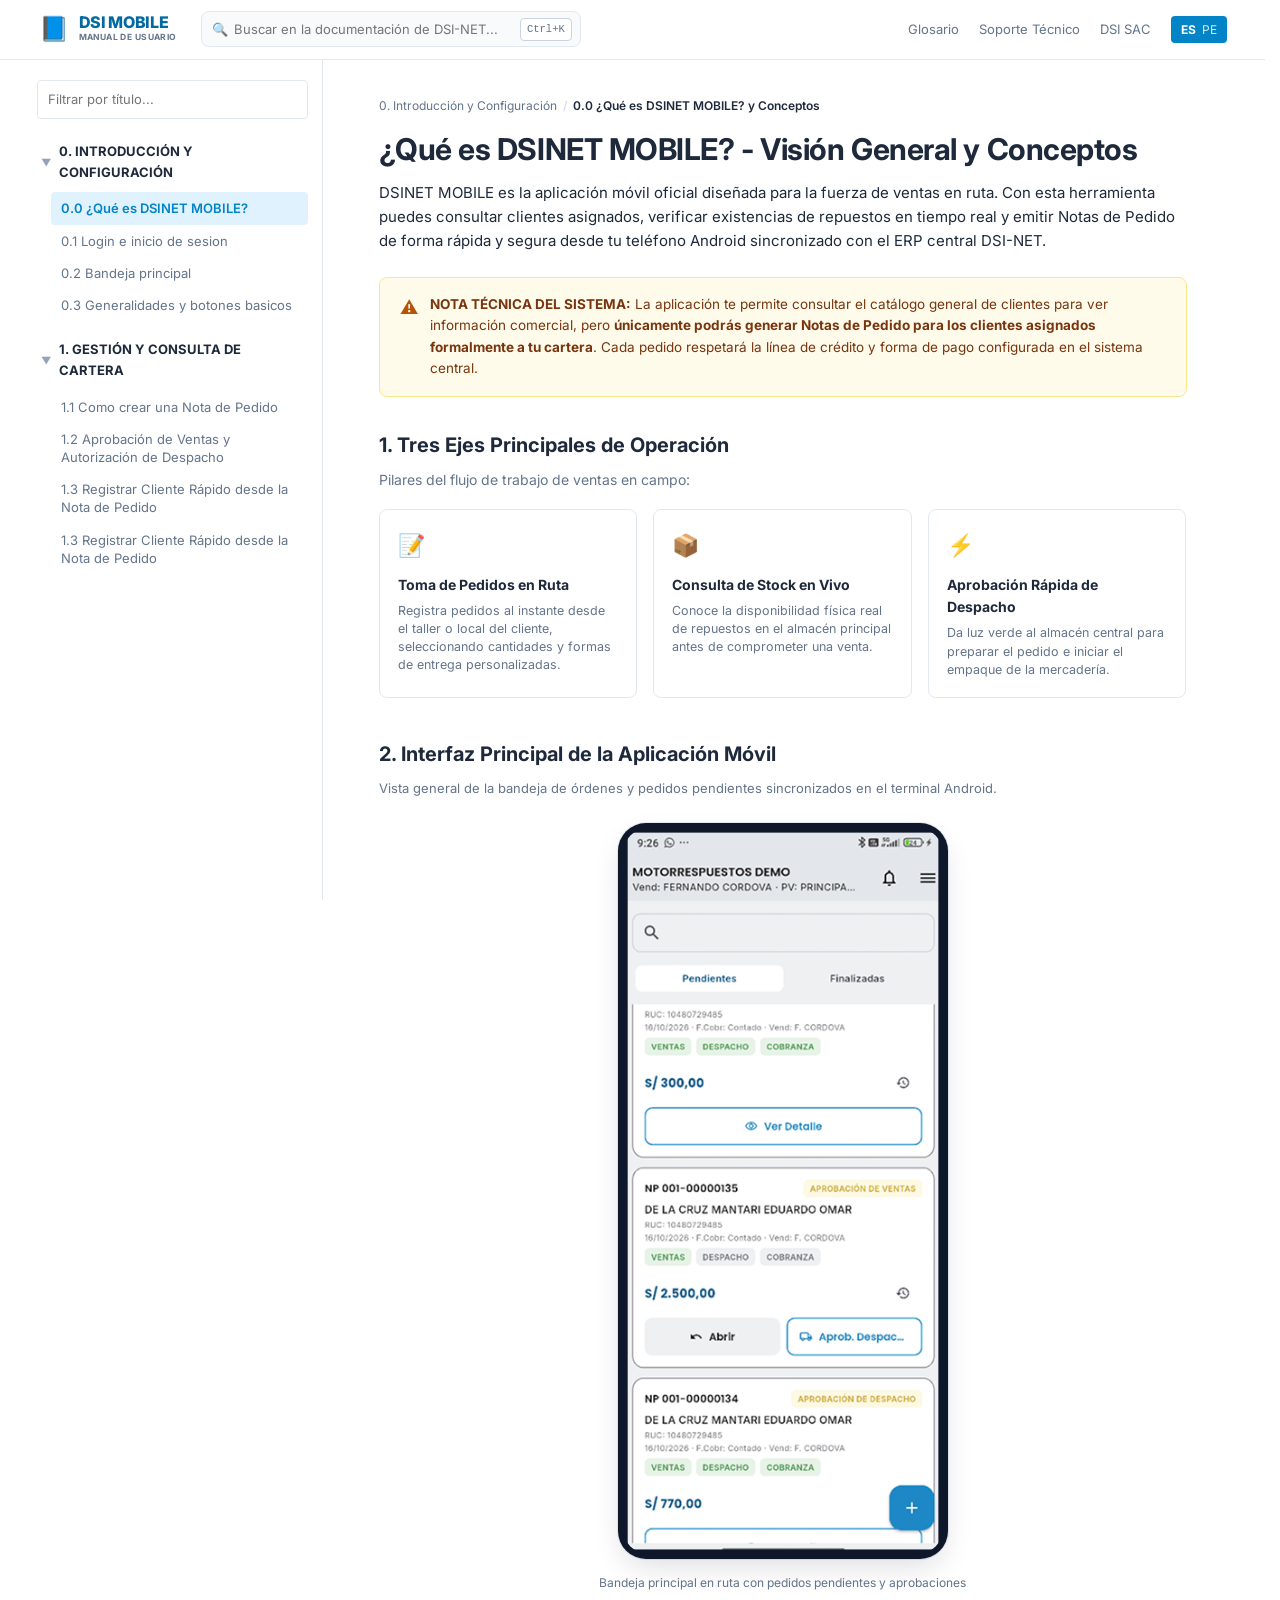
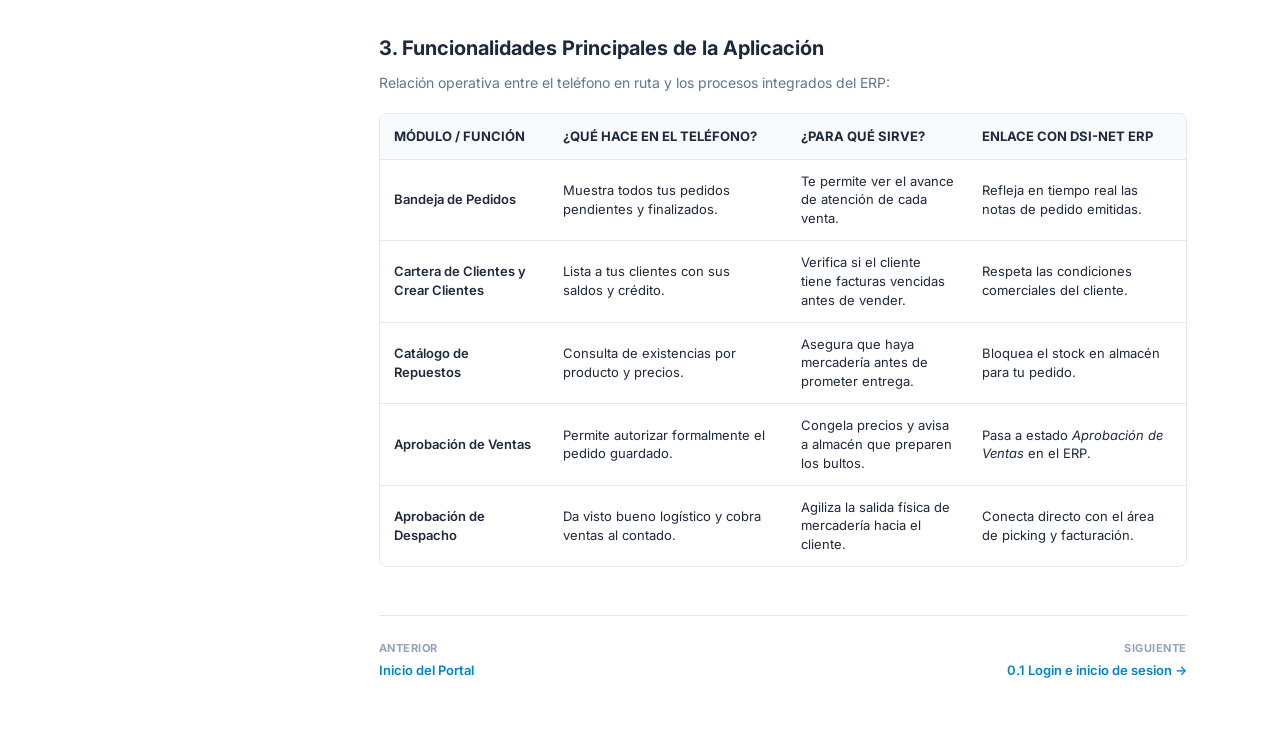
==== index.html @ d48001d9 "Se agrego pago con letra" ====
<!DOCTYPE html>
<html lang="es">
<head>
  <meta charset="UTF-8">
  <meta name="viewport" content="width=device-width, initial-scale=1.0, maximum-scale=1.0, user-scalable=no">  <title>0.0 ¿Qué es DSI MOBILE? - Visión General</title>
  <link rel="stylesheet" href="styles.css">
  <link rel="preconnect" href="https://fonts.googleapis.com">
  <link rel="preconnect" href="https://fonts.gstatic.com" crossorigin>
  <link href="https://fonts.googleapis.com/css2?family=Inter:wght@400;500;600;700&display=swap" rel="stylesheet">
</head>
<body>

 <!-- 1. Header Superior Global -->
  <header class="topbar">
    <div class="topbar-inner">
      
      <div class="topbar-left">
        <!-- Botón menú hamburguesa para dispositivos móviles -->
        <button class="mobile-menu-btn" id="mobileMenuBtn" aria-label="Abrir menú de navegación">☰</button>

        <div class="logo-box">
          <span class="logo-icon">📘</span>
          <div class="logo-text-group">
            <span class="logo-title">DSI MOBILE</span>
            <span class="logo-subtitle">MANUAL DE USUARIO</span>
          </div>
        </div>

        <div class="global-search-bar">
          <span class="search-icon">🔍</span>
          <input type="text" placeholder="Buscar en la documentación de DSI-NET..." id="globalSearch">
          <kbd class="shortcut-key">Ctrl+K</kbd>
        </div>
      </div>

      <div class="topbar-right">
        <a href="#glosario" class="topbar-link">Glosario</a>
        <a href="#soporte" class="topbar-link">Soporte Técnico</a>
        <a href="#dsisac" class="topbar-link">DSI SAC</a>
        <div class="lang-selector">
          <span class="lang-active">ES</span>
          <span class="lang-country">PE</span>
        </div>
      </div>

    </div>
  </header>

  <!-- 2. Contenedor Maestro de 2 Columnas -->
  <div class="layout-container">
    
    <!-- Columna 1: Sidebar Izquierdo -->
    <aside class="sidebar">
      <div class="sidebar-filter-wrapper">
        <input type="text" id="sidebarSearch" placeholder="Filtrar por título..." autocomplete="off">
      </div>

      <nav class="nav-tree">
        <!-- Grupo 0 -->
        <div class="nav-group">
          <button class="group-toggle" data-target="group-0">
            <span class="arrow">▼</span> 0. INTRODUCCIÓN Y CONFIGURACIÓN
          </button>
          <ul id="group-0" class="nav-subitems">
            <li class="active">
              <a href="index.html">0.0 ¿Qué es DSINET MOBILE?</a>
            </li>
            <li>
              <a href="0.1-login.html">0.1 Login e inicio de sesion</a>
            </li>
            <li>
              <a href="0.2-bandeja-principal.html">0.2 Bandeja principal</a>
            </li>
            <li>
              <a href="0.3-generalidades.html">0.3 Generalidades y botones basicos</a>
            </li>
          </ul>
        </div>

        <!-- Grupo 1 -->
        <div class="nav-group">
          <button class="group-toggle" data-target="group-1">
            <span class="arrow">▼</span> 1. GESTIÓN Y CONSULTA DE CARTERA
          </button>
          <ul id="group-1" class="nav-subitems">
            <li>
              <a href="1.1-crear-nota-pedido.html">1.1 Como crear una Nota de Pedido</a>
            </li>
            <li>
              <a href="1.2-aprobacion-letras.html">1.2 Aprobación de Ventas y Autorización de Despacho</a>
            </li>
            <li>
              <a href="1.3-aprobaciones.html">1.3 Registrar Cliente Rápido desde la Nota de Pedido</a>
            </li>
            <li>
              <a href="1.4-registrar-cliente.html">1.3 Registrar Cliente Rápido desde la Nota de Pedido</a>
            </li>
          </ul>
        </div>
      </nav>
    </aside>

    <!-- Columna 2: Contenido Principal -->
    <main class="main-content">
      
      <!-- Migas de pan (Breadcrumbs) -->
      <nav class="breadcrumbs">
        <span>0. Introducción y Configuración</span>
        <span class="sep">/</span>
        <span class="current">0.0 ¿Qué es DSINET MOBILE? y Conceptos</span>
      </nav>

      <!-- Título Principal -->
      <header class="content-header">
        <h1 class="page-title">¿Qué es DSINET MOBILE? - Visión General y Conceptos</h1>
        <p class="lead-text">
          DSINET MOBILE es la aplicación móvil oficial diseñada para la fuerza de ventas en ruta. Con esta herramienta puedes consultar clientes asignados, verificar existencias de repuestos en tiempo real y emitir Notas de Pedido de forma rápida y segura desde tu teléfono Android sincronizado con el ERP central DSI-NET.
        </p>
      </header>

      <!-- Caja de Nota Técnica / Alerta (Estilo exacto a la imagen de referencia) -->
      <section class="callout-box">
        <div class="callout-content">
          <span class="warning-icon">⚠</span>
          <p>
            <strong>NOTA TÉCNICA DEL SISTEMA:</strong> La aplicación te permite consultar el catálogo general de clientes para ver información comercial, pero <strong>únicamente podrás generar Notas de Pedido para los clientes asignados formalmente a tu cartera</strong>. Cada pedido respetará la línea de crédito y forma de pago configurada en el sistema central.
          </p>
        </div>
      </section>

      <!-- Sección 1: 3 Ejes Principales -->
      <section class="section-block">
        <h2 class="section-title">1. Tres Ejes Principales de Operación</h2>
        <p class="section-subtext">Pilares del flujo de trabajo de ventas en campo:</p>
        
        <div class="cards-grid">
          <div class="feature-card">
            <div class="feature-icon">📝</div>
            <h3>Toma de Pedidos en Ruta</h3>
            <p>Registra pedidos al instante desde el taller o local del cliente, seleccionando cantidades y formas de entrega personalizadas.</p>
          </div>
          <div class="feature-card">
            <div class="feature-icon">📦</div>
            <h3>Consulta de Stock en Vivo</h3>
            <p>Conoce la disponibilidad física real de repuestos en el almacén principal antes de comprometer una venta.</p>
          </div>
          <div class="feature-card">
            <div class="feature-icon">⚡</div>
            <h3>Aprobación Rápida de Despacho</h3>
            <p>Da luz verde al almacén central para preparar el pedido e iniciar el empaque de la mercadería.</p>
          </div>
        </div>
      </section>

      <!-- Sección 2: Interfaz Principal de la Aplicación Móvil (Centrada y Nítida) -->
        <section class="section-block">
        <h2 class="section-title">2. Interfaz Principal de la Aplicación Móvil</h2>
        <p class="section-text" style="color: #64748B; font-size: 13px; margin-bottom: 20px;">
            Vista general de la bandeja de órdenes y pedidos pendientes sincronizados en el terminal Android.
        </p>

        <!-- Envoltorio centrado -->
        <div class="mobile-showcase">
            <div class="mobile-mockup-frame">
            <img src="IMAGENES/GENERALIDADES/INDEX/image 56.png" 
                alt="Bandeja principal DSINET Mobile" 
                class="mobile-sharp-img">
            </div>
            <span class="mobile-caption">Bandeja principal en ruta con pedidos pendientes y aprobaciones</span>
        </div>
        </section>

      <!-- Sección 3: Tabla Técnica -->
      <section class="section-block">
        <h2 class="section-title">3. Funcionalidades Principales de la Aplicación</h2>
        <p class="section-subtext">Relación operativa entre el teléfono en ruta y los procesos integrados del ERP:</p>
        
        <div class="table-container">
          <table class="tech-table">
            <thead>
              <tr>
                <th>MÓDULO / FUNCIÓN</th>
                <th>¿QUÉ HACE EN EL TELÉFONO?</th>
                <th>¿PARA QUÉ SIRVE?</th>
                <th>ENLACE CON DSI-NET ERP</th>
              </tr>
            </thead>
            <tbody>
              <tr>
                <td class="col-highlight">Bandeja de Pedidos</td>
                <td>Muestra todos tus pedidos pendientes y finalizados.</td>
                <td>Te permite ver el avance de atención de cada venta.</td>
                <td>Refleja en tiempo real las notas de pedido emitidas.</td>
              </tr>
              <tr>
                <td class="col-highlight">Cartera de Clientes y Crear Clientes</td>
                <td>Lista a tus clientes con sus saldos y crédito.</td>
                <td>Verifica si el cliente tiene facturas vencidas antes de vender.</td>
                <td>Respeta las condiciones comerciales del cliente.</td>
              </tr>
              <tr>
                <td class="col-highlight">Catálogo de Repuestos</td>
                <td>Consulta de existencias por producto y precios.</td>
                <td>Asegura que haya mercadería antes de prometer entrega.</td>
                <td>Bloquea el stock en almacén para tu pedido.</td>
              </tr>
              <tr>
                <td class="col-highlight">Aprobación de Ventas</td>
                <td>Permite autorizar formalmente el pedido guardado.</td>
                <td>Congela precios y avisa a almacén que preparen los bultos.</td>
                <td>Pasa a estado <em>Aprobación de Ventas</em> en el ERP.</td>
              </tr>
              <tr>
                <td class="col-highlight">Aprobación de Despacho</td>
                <td>Da visto bueno logístico y cobra ventas al contado.</td>
                <td>Agiliza la salida física de mercadería hacia el cliente.</td>
                <td>Conecta directo con el área de picking y facturación.</td>
              </tr>
            </tbody>
          </table>
        </div>
      </section>

      <!-- Paginación Inferior -->
      <footer class="pagination-footer">
        <div class="nav-prev">
          <span class="nav-sub">ANTERIOR</span>
          <span class="nav-link">Inicio del Portal</span>
        </div>
        <div class="nav-next">
          <span class="nav-sub">SIGUIENTE</span>
          <span class="nav-link">0.1 Login e inicio de sesion →</span>
        </div>
      </footer>

    </main>
  </div>

  <script src="main.js"></script>
</body>
</html>
---- styles.css ----
/* ==========================================================================
   0. RESET, VIEWPORT & BLOQUEO DE ZOOM / SCROLLBAR
   ========================================================================== */
html {
  /* Reserva de forma permanente el espacio de la barra vertical para que nunca dé saltos en desktop */
  scrollbar-gutter: stable;
  overflow-y: scroll;
  scroll-behavior: smooth;
  text-size-adjust: 100%;
  -webkit-text-size-adjust: 100%;
}

:root {
  /* Paleta Corporativa Oficial DSI-NET */
  --color-bg: #FFFFFF;
  --color-bg-alt: #F8FAFC;
  --color-surface: #F1F5F9;
  --color-border: #E2E8F0;
  --color-border-strong: #CBD5E1;
  --color-text: #1E293B;
  --color-text-muted: #64748B;
  --color-text-faint: #94A3B8;
  --color-primary: #0284C7;
  --color-primary-dark: #0369A1;
  --color-primary-soft: #E0F2FE;
  --color-warning: #B45309;
  --color-warning-bg: #FFFBEB;
  --color-warning-border: #FDE68A;
  --color-success: #15803D;
  --color-success-bg: #DCFCE7;

  /* Tipografía Oficial 100% Inter */
  --font-base: 'Inter', -apple-system, BlinkMacSystemFont, 'Segoe UI', Roboto, sans-serif;
  --font-mono: 'SFMono-Regular', Consolas, 'Liberation Mono', Menlo, monospace;

  /* Layout Base Desktop */
  --sidebar-width: 300px;
  --content-width: 920px;
  --layout-max-width: 1220px;
  --topbar-height: 60px;
  --radius-sm: 4px;
  --radius-md: 8px;
  --shadow-sm: 0 1px 2px rgba(15, 23, 42, 0.06);
}

*, *::before, *::after {
  box-sizing: border-box;
  margin: 0;
  padding: 0;
}

body {
  margin: 0;
  font-family: var(--font-base);
  color: var(--color-text);
  background: var(--color-bg);
  font-size: 14px;
  line-height: 1.6;
  -webkit-font-smoothing: antialiased;
}

a {
  color: inherit;
  text-decoration: none;
}

ul {
  list-style: none;
  margin: 0;
  padding: 0;
}

img {
  max-width: 100%;
  display: block;
}

:focus-visible {
  outline: 2px solid var(--color-primary);
  outline-offset: 2px;
}

/* ==========================================================================
   1. TOPBAR GLOBAL
   ========================================================================== */
.topbar {
  height: var(--topbar-height);
  border-bottom: 1px solid var(--color-border);
  background: var(--color-bg);
  position: sticky;
  top: 0;
  z-index: 100;
  width: 100%;
}

.topbar__inner,
.topbar-inner {
  max-width: var(--layout-max-width);
  margin: 0 auto;
  height: 100%;
  display: flex;
  align-items: center;
  justify-content: space-between;
  padding: 0 16px;
  flex-wrap: nowrap;
  gap: 20px;
}

.topbar__left,
.topbar-left {
  display: flex;
  align-items: center;
  gap: 24px;
  flex-shrink: 0;
}

.topbar__brand,
.logo-box {
  display: flex;
  align-items: center;
  gap: 10px;
  flex-shrink: 0;
}

.logo-icon {
  font-size: 24px;
}

.logo-text-group {
  display: flex;
  flex-direction: column;
}

.topbar__logo,
.logo-title {
  font-weight: 800;
  font-size: 16px;
  color: var(--color-primary-dark);
  letter-spacing: -0.02em;
  line-height: 1.1;
}

.topbar__logo-sub,
.logo-subtitle {
  color: var(--color-text-muted);
  font-size: 8.5px;
  font-weight: 700;
  letter-spacing: 0.05em;
  text-transform: uppercase;
}

.topbar__search,
.global-search-bar {
  width: 380px;
  flex-shrink: 0;
  position: relative;
  display: flex;
  align-items: center;
  background: var(--color-bg-alt);
  border: 1px solid var(--color-border);
  border-radius: var(--radius-md);
  padding: 0 12px;
  height: 36px;
  color: var(--color-text-muted);
}

.topbar__search:focus-within,
.global-search-bar:focus-within {
  border-color: var(--color-primary);
  background: #FFFFFF;
}

.topbar__search input,
.global-search-bar input {
  width: 100%;
  border: none;
  background: none;
  outline: none;
  font: inherit;
  font-size: 13px;
  color: var(--color-text);
  padding-left: 20px;
}

.topbar__search-icon,
.global-search-bar .search-icon {
  position: absolute;
  left: 10px;
  font-size: 13px;
  color: var(--color-text-muted);
}

.topbar__kbd,
.shortcut-key {
  position: absolute;
  right: 8px;
  font-family: var(--font-mono);
  font-size: 10.5px;
  color: var(--color-text-muted);
  background: var(--color-bg);
  border: 1px solid var(--color-border-strong);
  border-radius: var(--radius-sm);
  padding: 2px 6px;
  flex-shrink: 0;
}

.topbar__links,
.topbar-right {
  display: flex;
  align-items: center;
  gap: 20px;
  flex-shrink: 0;
}

.topbar__link,
.topbar-link {
  font-size: 13px;
  color: var(--color-text-muted);
  white-space: nowrap;
}

.topbar__link:hover,
.topbar-link:hover {
  color: var(--color-primary);
}

.topbar__lang,
.lang-selector {
  display: flex;
  align-items: center;
  gap: 6px;
  background: var(--color-primary);
  color: #FFFFFF;
  font-size: 12px;
  font-weight: 700;
  padding: 4px 10px;
  border-radius: var(--radius-sm);
  white-space: nowrap;
}

.lang-country {
  font-weight: 400;
  opacity: 0.85;
}

/* ==========================================================================
   2. LAYOUT MAESTRO
   ========================================================================== */
.layout,
.layout-container {
  display: flex;
  width: 100%;
  max-width: var(--layout-max-width);
  margin: 0 auto;
  min-height: calc(100vh - var(--topbar-height));
  align-items: flex-start;
}

/* ==========================================================================
   3. SIDEBAR / MENÚ LATERAL (Desktop: 300px fijo)
   ========================================================================== */
.sidebar {
  width: var(--sidebar-width);
  min-width: var(--sidebar-width);
  max-width: var(--sidebar-width);
  flex: 0 0 var(--sidebar-width);
  height: calc(100vh - var(--topbar-height));
  position: sticky;
  top: var(--topbar-height);
  border-right: 1px solid var(--color-border);
  display: flex;
  flex-direction: column;
  background: var(--color-bg);
  padding: 20px 14px;
}

.sidebar__filter,
.sidebar-filter-wrapper {
  margin-bottom: 16px;
  flex-shrink: 0;
}

.sidebar__filter input,
.sidebar-filter-wrapper input {
  width: 100%;
  font: inherit;
  font-size: 13px;
  padding: 8px 10px;
  border: 1px solid var(--color-border);
  border-radius: var(--radius-sm);
  outline: none;
  background: var(--color-bg);
}

.sidebar__filter input:focus,
.sidebar-filter-wrapper input:focus {
  border-color: var(--color-primary);
}

.toc,
.nav-tree {
  flex: 1;
  overflow-y: auto;
}

.nav-group {
  margin-bottom: 12px;
}

.group-toggle {
  width: 100%;
  text-align: left;
  background: none;
  border: none;
  font: inherit;
  font-size: 13px;
  font-weight: 700;
  color: var(--color-text);
  padding: 6px 4px;
  cursor: pointer;
  display: flex;
  align-items: center;
  gap: 8px;
}

.group-toggle .arrow {
  font-size: 10px;
  color: var(--color-text-faint);
  transition: transform 0.2s ease;
}

.nav-subitems {
  list-style: none;
  padding-left: 14px;
  margin-top: 4px;
}

.toc__link,
.nav-subitems a {
  display: block;
  font-size: 13px;
  color: var(--color-text-muted);
  padding: 7px 10px;
  border-radius: var(--radius-sm);
  line-height: 1.4;
}

.toc__link:hover,
.nav-subitems a:hover {
  color: var(--color-text);
  background: var(--color-surface);
}

.toc__link--active,
.toc__link.is-active,
.nav-subitems li.active a {
  color: var(--color-primary) !important;
  background: var(--color-primary-soft) !important;
  font-weight: 600;
}

/* ==========================================================================
   4. CONTENIDO PRINCIPAL (Desktop: 920px máx)
   ========================================================================== */
.content,
.main-content {
  flex: 1;
  min-width: 0;
  max-width: var(--content-width);
  padding: 36px 56px 60px;
  background: var(--color-bg);
}

.content__inner {
  width: 100%;
}

.breadcrumb,
.breadcrumbs {
  font-size: 12px;
  color: var(--color-text-muted);
  margin-bottom: 16px;
  display: flex;
  align-items: center;
  gap: 6px;
}

.breadcrumb a:hover,
.breadcrumbs a:hover {
  color: var(--color-primary);
}

.breadcrumb [aria-current="page"],
.breadcrumbs .current {
  color: var(--color-text);
  font-weight: 600;
}

.breadcrumbs .sep {
  color: var(--color-border-strong);
}

.content__title,
.page-title {
  font-size: 30px;
  font-weight: 700;
  letter-spacing: -0.015em;
  margin: 0 0 12px;
  color: var(--color-text);
  line-height: 1.25;
}

.content__lead,
.lead-text {
  font-size: 15px;
  color: var(--color-text);
  margin-bottom: 24px;
  line-height: 1.6;
}

.meta-tags {
  display: flex;
  flex-wrap: wrap;
  gap: 8px;
  margin-bottom: 28px;
}

.tag {
  background-color: var(--color-bg-alt);
  border: 1px solid var(--color-border);
  padding: 4px 10px;
  font-size: 12px;
  border-radius: var(--radius-sm);
  color: var(--color-text-muted);
}

/* ==========================================================================
   5. CALLOUTS / AVISOS
   ========================================================================== */
.callout,
.callout-box {
  display: flex;
  gap: 12px;
  align-items: flex-start;
  padding: 16px 20px;
  border-radius: var(--radius-md);
  border: 1px solid var(--color-warning-border);
  background: var(--color-warning-bg);
  color: #78350F;
  margin-bottom: 32px;
  font-size: 13.5px;
}

.callout-content {
  display: flex;
  gap: 12px;
  align-items: flex-start;
}

.callout p,
.callout-content p {
  margin: 0;
  line-height: 1.6;
}

.callout__icon,
.warning-icon {
  font-size: 18px;
  color: var(--color-warning);
  flex-shrink: 0;
}

/* ==========================================================================
   6. SECCIONES Y TARJETAS
   ========================================================================== */
.doc-section,
.section-block {
  margin-bottom: 40px;
}

.doc-section__title,
.section-title {
  font-size: 20px;
  font-weight: 700;
  color: var(--color-text);
  margin-bottom: 8px;
}

.doc-section__desc,
.section-subtext {
  font-size: 14px;
  color: var(--color-text-muted);
  margin-bottom: 18px;
}

.cards-grid {
  display: grid;
  grid-template-columns: repeat(3, 1fr);
  gap: 16px;
  margin-bottom: 24px;
}

.feature-card {
  border: 1px solid var(--color-border);
  border-radius: var(--radius-md);
  padding: 18px;
  background: #FFFFFF;
}

.feature-icon {
  font-size: 22px;
  margin-bottom: 10px;
}

.feature-card h3 {
  font-size: 14px;
  font-weight: 700;
  margin-bottom: 6px;
  color: var(--color-text);
}

.feature-card p {
  font-size: 12.5px;
  color: var(--color-text-muted);
  line-height: 1.45;
}

/* ==========================================================================
   7. PLACEHOLDERS PARA FIGMA
   ========================================================================== */
.screenshot-container,
.screenshot-wrapper {
  margin: 16px 0 28px;
}

.img-placeholder {
  border: 2px dashed var(--color-border-strong);
  border-radius: var(--radius-md);
  background: var(--color-bg-alt);
  padding: 40px 20px;
  text-align: center;
  display: flex;
  flex-direction: column;
  align-items: center;
  justify-content: center;
  gap: 8px;
}

.placeholder-icon {
  font-size: 30px;
}

.placeholder-title {
  font-size: 14px;
  font-weight: 600;
  color: var(--color-text);
}

.placeholder-caption,
.placeholder-hint {
  font-size: 12px;
  color: var(--color-text-muted);
}

/* ==========================================================================
   8. TABLAS DE DATOS TÉCNICOS
   ========================================================================== */
.table-wrap,
.table-container {
  overflow-x: auto;
  border: 1px solid var(--color-border);
  border-radius: var(--radius-md);
  margin-bottom: 24px;
  -webkit-overflow-scrolling: touch;
}

.data-table,
.tech-table {
  width: 100%;
  border-collapse: collapse;
  font-size: 13px;
  text-align: left;
}

.data-table th,
.tech-table th {
  background: var(--color-bg-alt);
  color: var(--color-text);
  font-weight: 700;
  padding: 12px 14px;
  border-bottom: 1px solid var(--color-border);
  white-space: nowrap;
}

.data-table td,
.tech-table td {
  padding: 12px 14px;
  border-bottom: 1px solid var(--color-border);
  color: var(--color-text);
  line-height: 1.45;
}

.data-table tr:last-child td,
.tech-table tr:last-child td {
  border-bottom: none;
}

.data-table tr:hover,
.tech-table tr:hover {
  background: var(--color-bg-alt);
}

.col-highlight {
  font-weight: 600;
  color: var(--color-primary-dark);
}

/* ==========================================================================
   9. NAVEGACIÓN INFERIOR (PAGINACIÓN)
   ========================================================================== */
.page-nav,
.pagination-footer {
  display: flex;
  justify-content: space-between;
  margin-top: 48px;
  padding-top: 24px;
  border-top: 1px solid var(--color-border);
  gap: 16px;
}

.nav-prev,
.nav-next {
  display: flex;
  flex-direction: column;
}

.nav-next {
  align-items: flex-end;
}

.nav-sub {
  font-size: 11px;
  font-weight: 700;
  color: var(--color-text-faint);
  letter-spacing: 0.5px;
}

.nav-link {
  font-size: 13px;
  font-weight: 600;
  color: var(--color-primary);
  margin-top: 2px;
  cursor: pointer;
}

/* ==========================================================================
   10. VISTA PREVIA DE CAPTURAS MÓVILES (CENTRADO Y ALTA DEFINICIÓN)
   ========================================================================== */
.mobile-showcase {
  display: flex;
  flex-direction: column;
  align-items: center;
  justify-content: center;
  width: 100%;
  margin: 24px auto 32px;
  text-align: center;
}

.mobile-mockup-frame {
  width: 100%;
  max-width: 330px;
  background-color: #0F172A;
  padding: 6px;
  border-radius: 28px;
  box-shadow: 0 12px 30px -6px rgba(15, 23, 42, 0.15),
              0 0 0 1px rgba(226, 232, 240, 0.8);
  overflow: hidden;
  margin: 0 auto;
}

.mobile-sharp-img {
  width: 100%;
  height: auto;
  display: block;
  border-radius: 22px;
  object-fit: contain;
  image-rendering: auto;
  image-rendering: -webkit-optimize-contrast;
  transform: translateZ(0);
}

.mobile-caption {
  font-size: 12px;
  color: #64748B;
  margin-top: 14px;
  display: block;
}

/* ==========================================================================
   11. RENDERIZADO NÍTIDO Y SOPORTE PARA TODAS LAS CAPTURAS
   ========================================================================== */
.screenshot-container img,
.screenshot-wrapper img,
.img-placeholder img {
  width: 100%;
  height: auto;
  display: block;
  object-fit: contain;
  image-rendering: -webkit-optimize-contrast;
  image-rendering: crisp-edges;
  transform: translateZ(0);
}

.img-placeholder:has(img) {
  padding: 0;
  border: none;
  background: transparent;
}

/* ==========================================================================
   12. MEDIA QUERIES (COMPORTAMIENTO RESPONSIVE PARA SMARTPHONES Y TABLETS)
   ========================================================================== */

/* Tablets intermedias (menor a 1024px) */
@media (max-width: 1024px) {
  .topbar-inner {
    padding: 0 16px;
  }
  
  .global-search-bar {
    width: 260px;
  }
  
  .main-content {
    padding: 28px 32px 48px;
  }
}

/* Teléfonos y pantallas móviles (menor a 768px) */
@media (max-width: 768px) {
  /* Elimina el forzado de barra de desplazamiento fija en celular */
  html {
    scrollbar-gutter: auto;
    overflow-y: auto;
  }

  /* 1. Header adaptativo */
  .topbar {
    height: auto;
    padding: 10px 0;
  }

  .topbar-inner {
    flex-direction: column;
    align-items: stretch;
    gap: 12px;
    padding: 0 16px;
  }

  .topbar-left {
    justify-content: space-between;
    width: 100%;
  }

  .global-search-bar {
    width: 100%;
  }

  .topbar-right {
    display: none;
  }

  /* 2. Fondo oscuro translúcido que aparece cuando se abre el menú */
  .layout-container {
    position: relative;
    flex-direction: column;
    min-height: auto;
  }

  .layout-container::before {
    content: '';
    position: fixed;
    top: 60px;
    left: 0;
    width: 100vw;
    height: 100vh;
    background: rgba(15, 23, 42, 0.4);
    z-index: 998;
    opacity: 0;
    visibility: hidden;
    transition: opacity 0.3s ease, visibility 0.3s ease;
  }

  .layout-container:has(.sidebar.is-open)::before {
    opacity: 1;
    visibility: visible;
  }

  /* 3. Menú lateral: formato cajón (drawer) a media pantalla */
  .sidebar {
    display: flex !important;
    position: fixed;
    top: 60px;
    left: 0;
    width: 55vw !important;          /* Ocupa aprox. la mitad del ancho */
    min-width: 240px !important;
    max-width: 280px !important;     /* Evita que se ensanche de más */
    height: calc(100vh - 60px) !important;
    max-height: none !important;
    background: #FFFFFF !important;
    z-index: 999;
    box-shadow: 4px 0 20px rgba(15, 23, 42, 0.18);
    overflow-y: auto;
    padding: 16px 12px;
    border-right: 1px solid var(--color-border);
    border-bottom: none;
    transform: translateX(-105%);
    transition: transform 0.25s cubic-bezier(0.4, 0, 0.2, 1);
  }

  /* Cuando se activa con el botón ☰ */
  .sidebar.is-open {
    transform: translateX(0);
  }

  /* Botón hamburguesa visible en celulares */
  .mobile-menu-btn {
    display: inline-flex;
    align-items: center;
    justify-content: center;
    background: none;
    border: none;
    font-size: 22px;
    color: #0F172A;
    cursor: pointer;
    padding: 4px 8px;
    margin-right: 6px;
  }

  /* 4. Contenido principal a pantalla completa */
  .main-content {
    width: 100% !important;
    min-width: 100% !important;
    max-width: 100% !important;
    padding: 20px 16px 40px;
  }

  .page-title {
    font-size: 22px;
    line-height: 1.3;
  }

  .lead-text {
    font-size: 14px;
  }

  /* 5. Grillas pasan a 1 sola columna vertical */
  .cards-grid,
  .cards-grid[style*="grid-template-columns"] {
    grid-template-columns: 1fr !important;
    gap: 16px !important;
  }

  /* 6. Capturas de celular ajustadas */
  .mobile-mockup-frame {
    max-width: 290px;
  }

  /* 7. Tablas con scroll táctil suave */
  .table-container {
    width: 100%;
    margin-bottom: 20px;
  }

  /* 8. Paginación apilada */
  .pagination-footer {
    flex-direction: column;
    gap: 18px;
  }

  .nav-next {
    align-items: flex-start;
  }
}

/* Ocultar botón hamburguesa en computadora */
@media (min-width: 769px) {
  .mobile-menu-btn {
    display: none;
  }
}
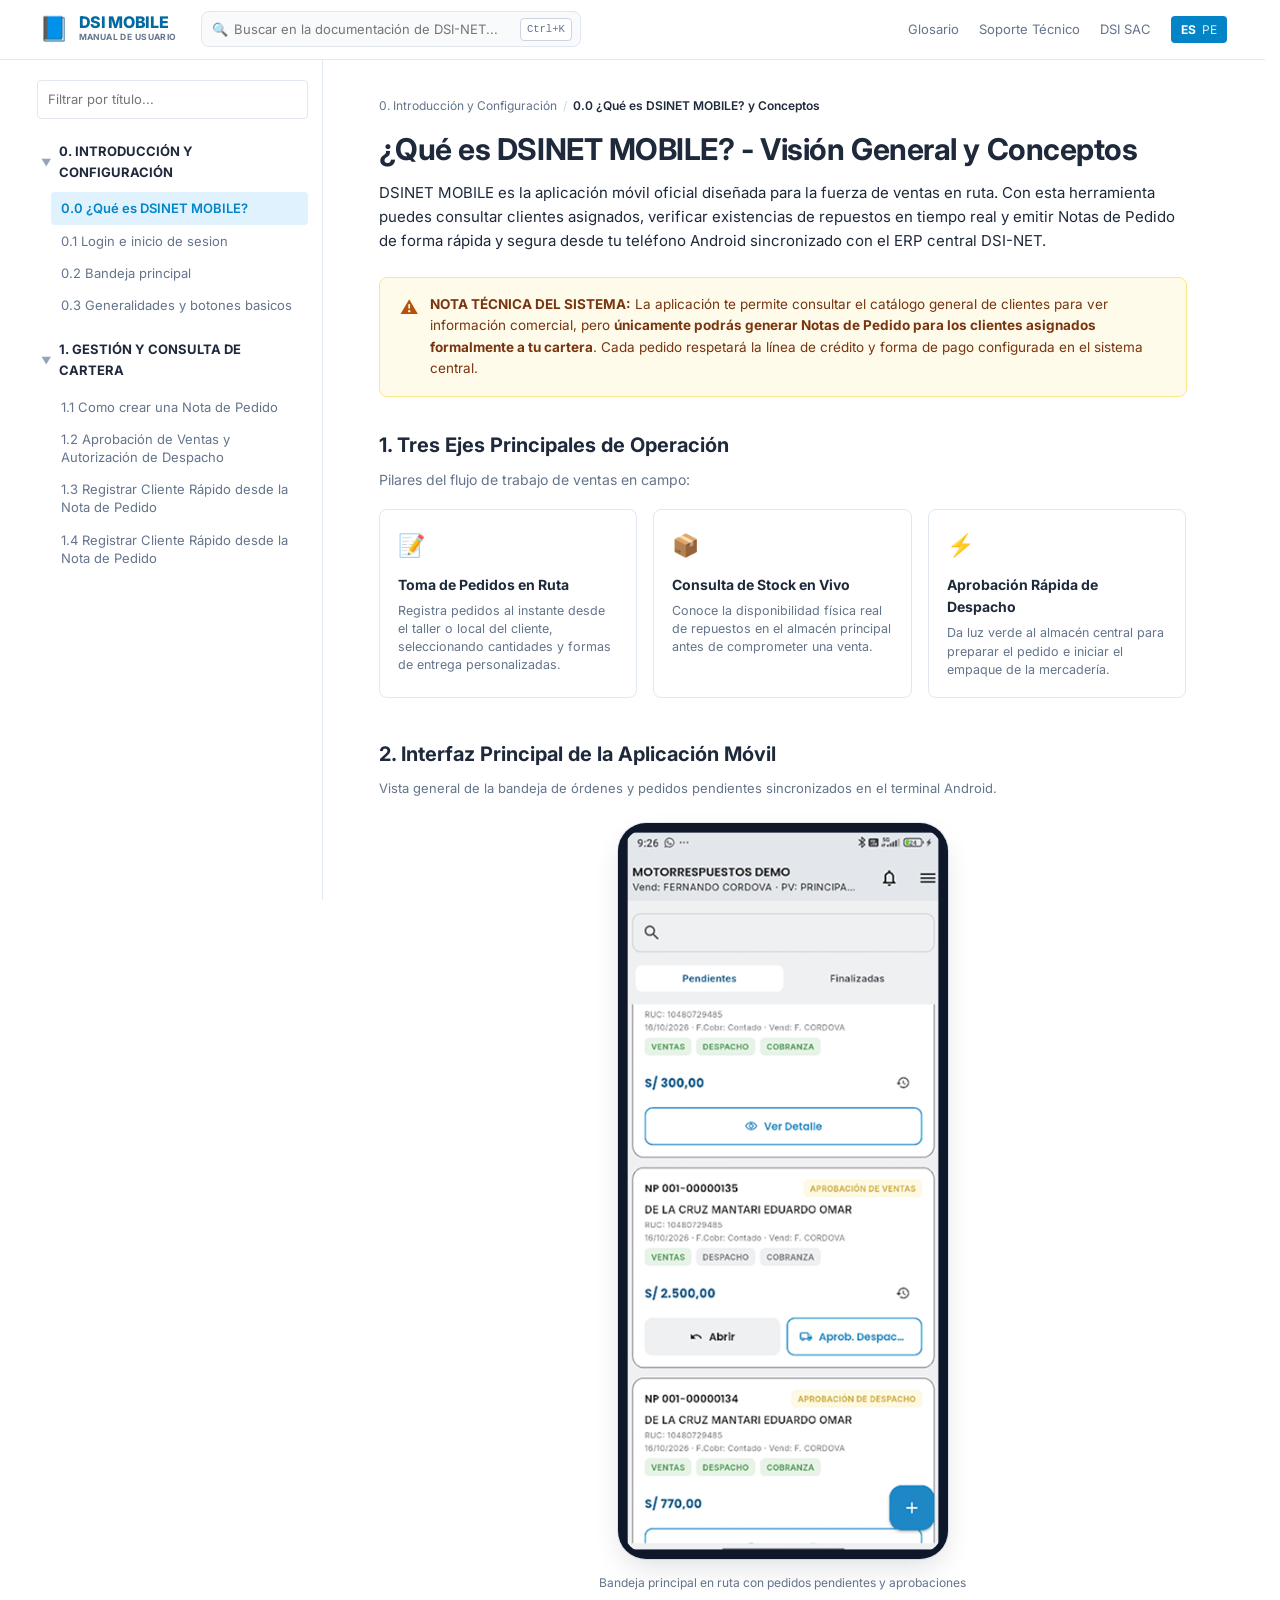
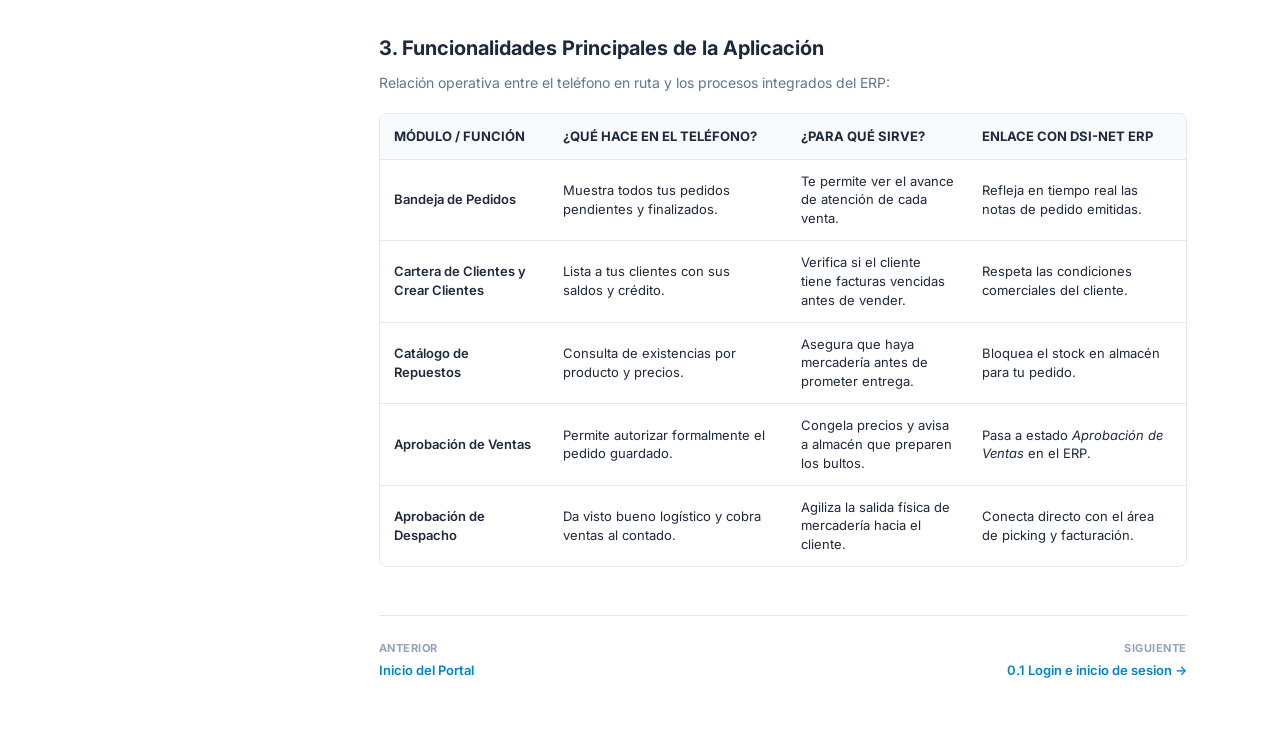
==== commit 6087cbd9: "Se añadieron algunos cambios en el sidebar" ====
--- a/index.html
+++ b/index.html
@@ -93,7 +93,7 @@
               <a href="1.3-aprobaciones.html">1.3 Registrar Cliente Rápido desde la Nota de Pedido</a>
             </li>
             <li>
-              <a href="1.4-registrar-cliente.html">1.3 Registrar Cliente Rápido desde la Nota de Pedido</a>
+              <a href="1.4-registrar-cliente.html">1.4 Registrar Cliente Rápido desde la Nota de Pedido</a>
             </li>
           </ul>
         </div>
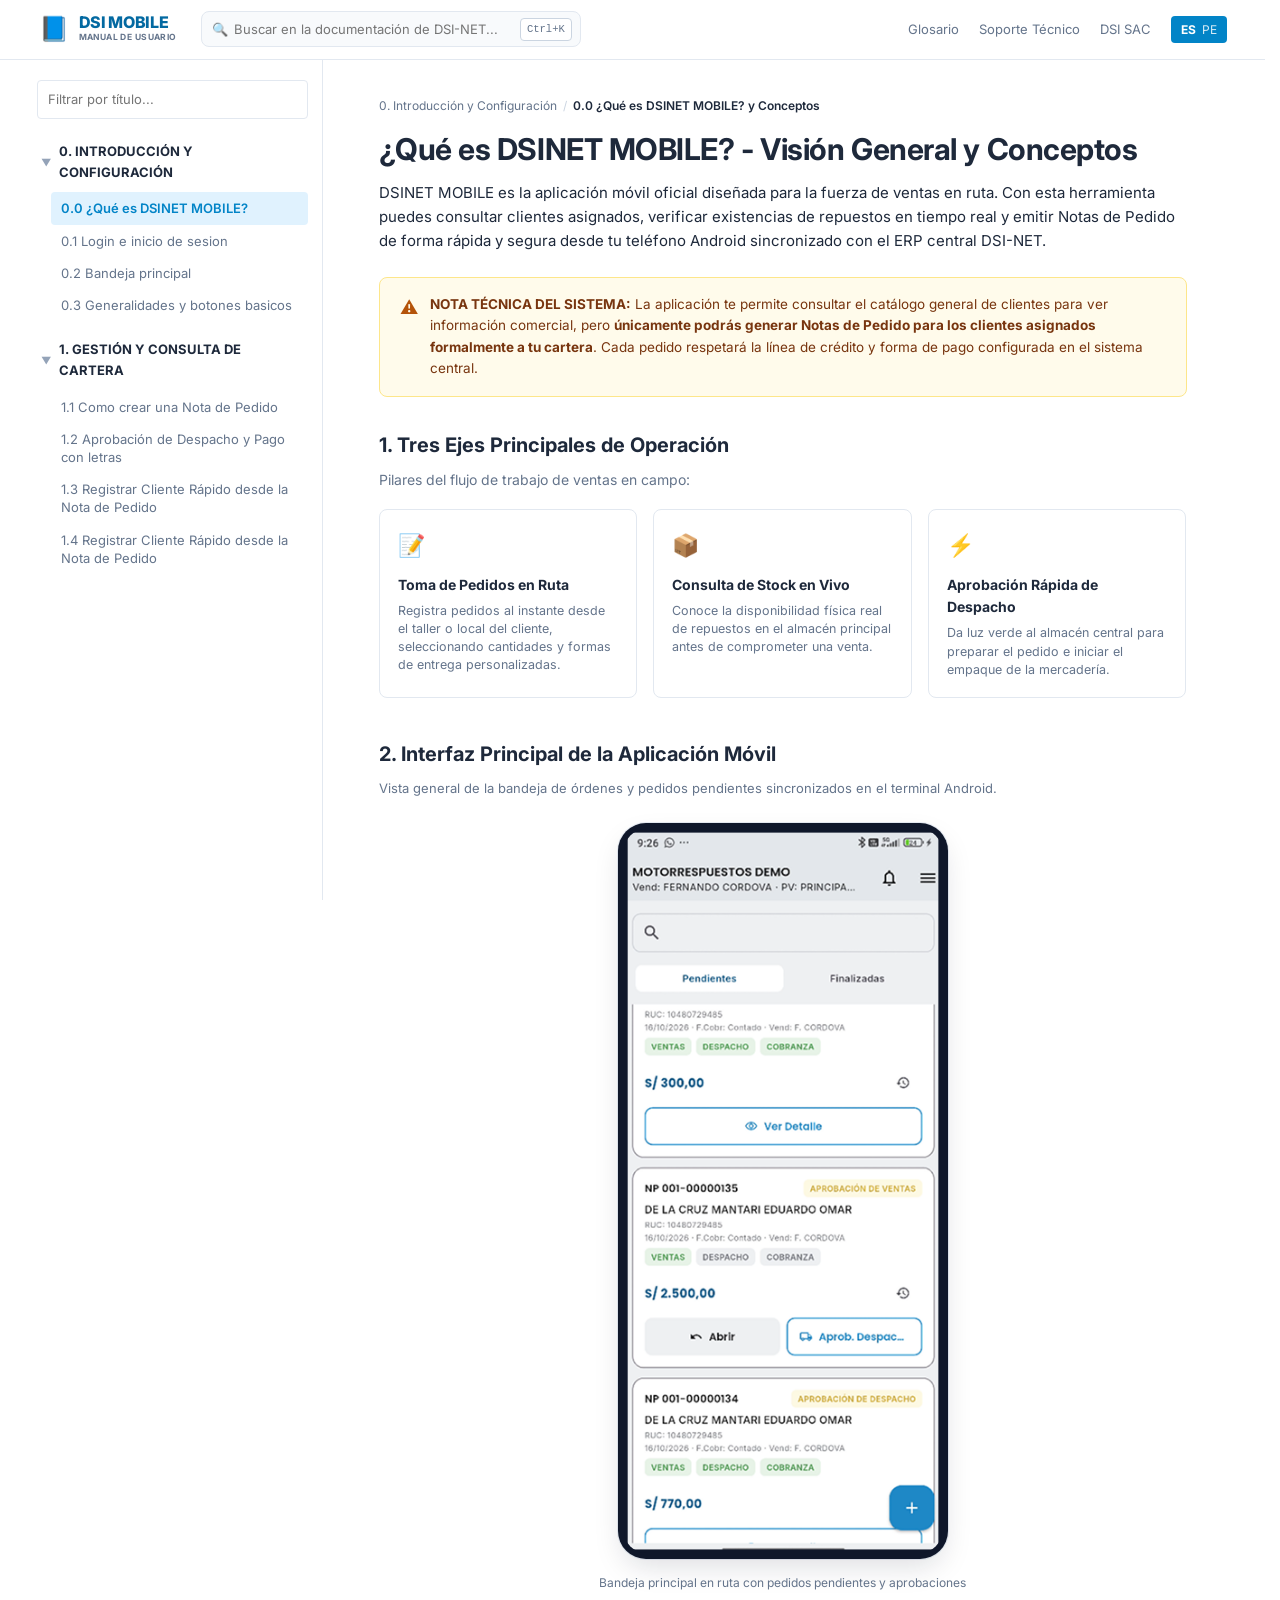
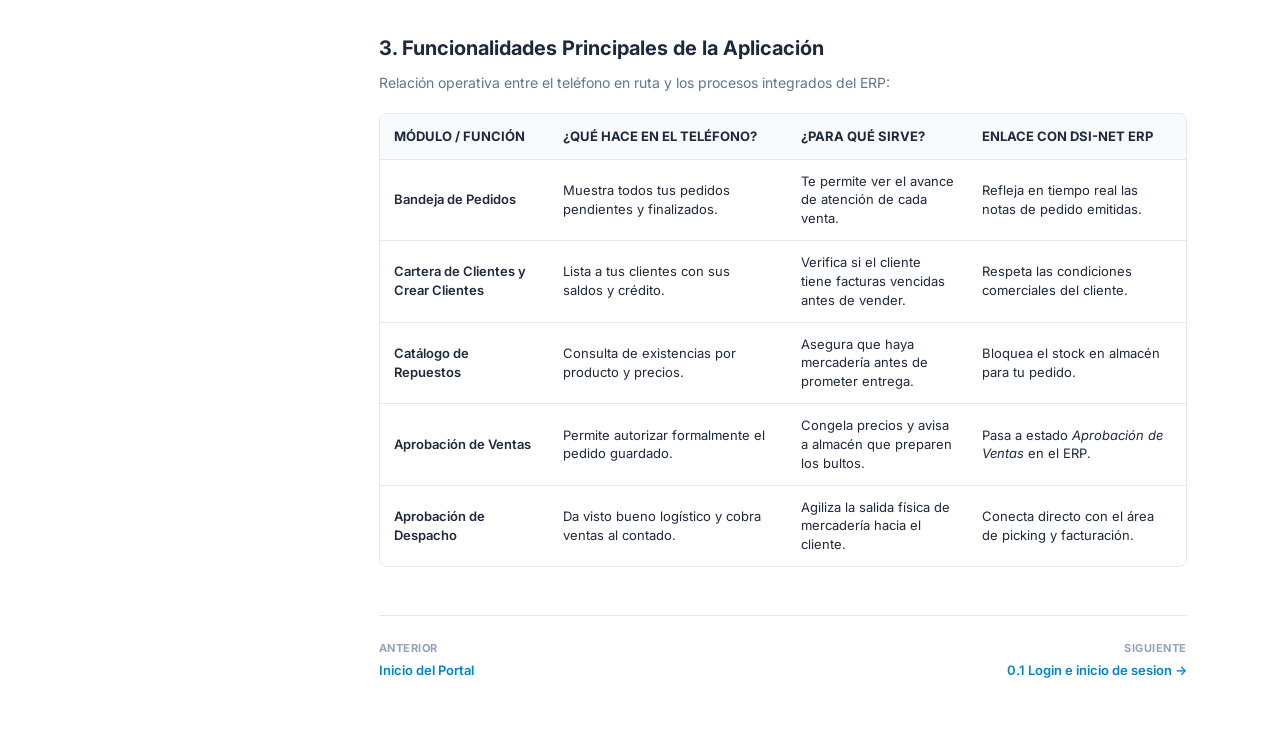
==== commit b5b17d8f: "Se modifico el titulo 1.2" ====
--- a/index.html
+++ b/index.html
@@ -87,7 +87,7 @@
               <a href="1.1-crear-nota-pedido.html">1.1 Como crear una Nota de Pedido</a>
             </li>
             <li>
-              <a href="1.2-aprobacion-letras.html">1.2 Aprobación de Ventas y Autorización de Despacho</a>
+              <a href="1.2-aprobacion-letras.html">1.2 Aprobación de Despacho y Pago con letras </a>
             </li>
             <li>
               <a href="1.3-aprobaciones.html">1.3 Registrar Cliente Rápido desde la Nota de Pedido</a>
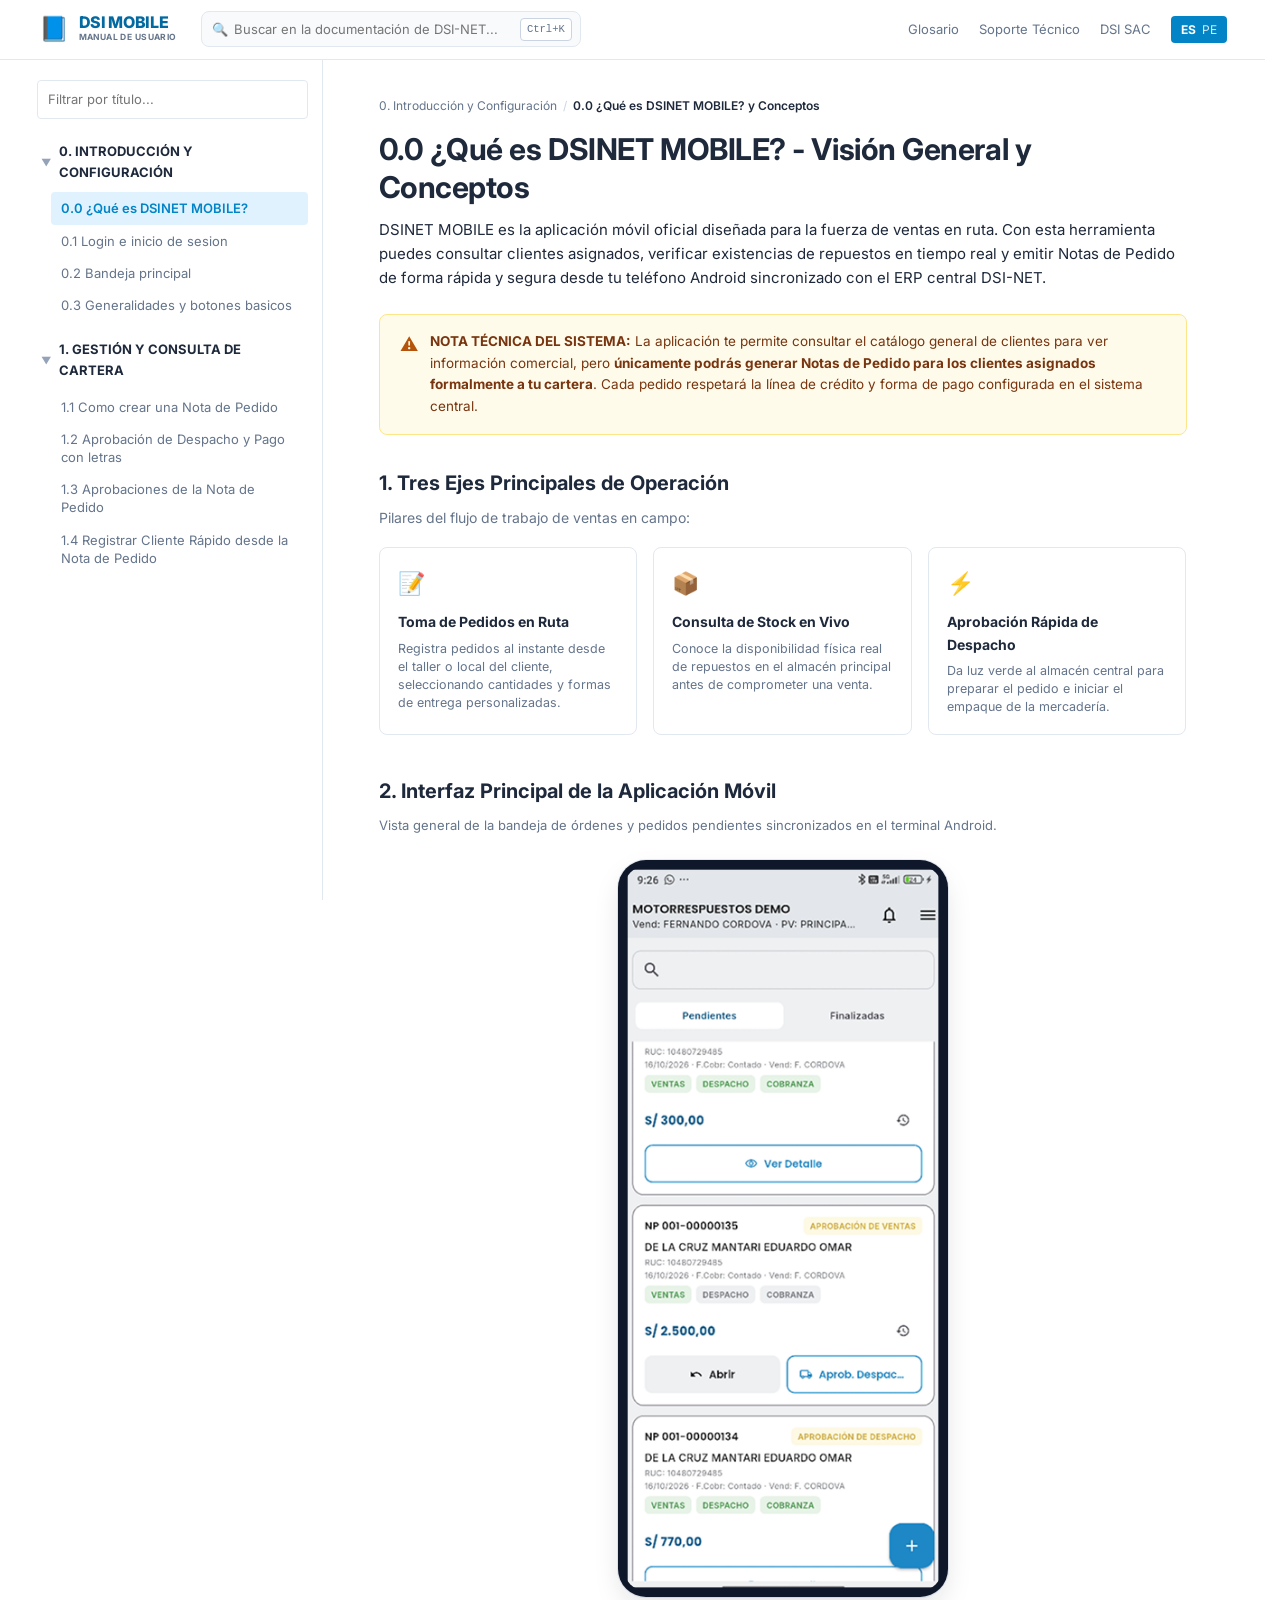
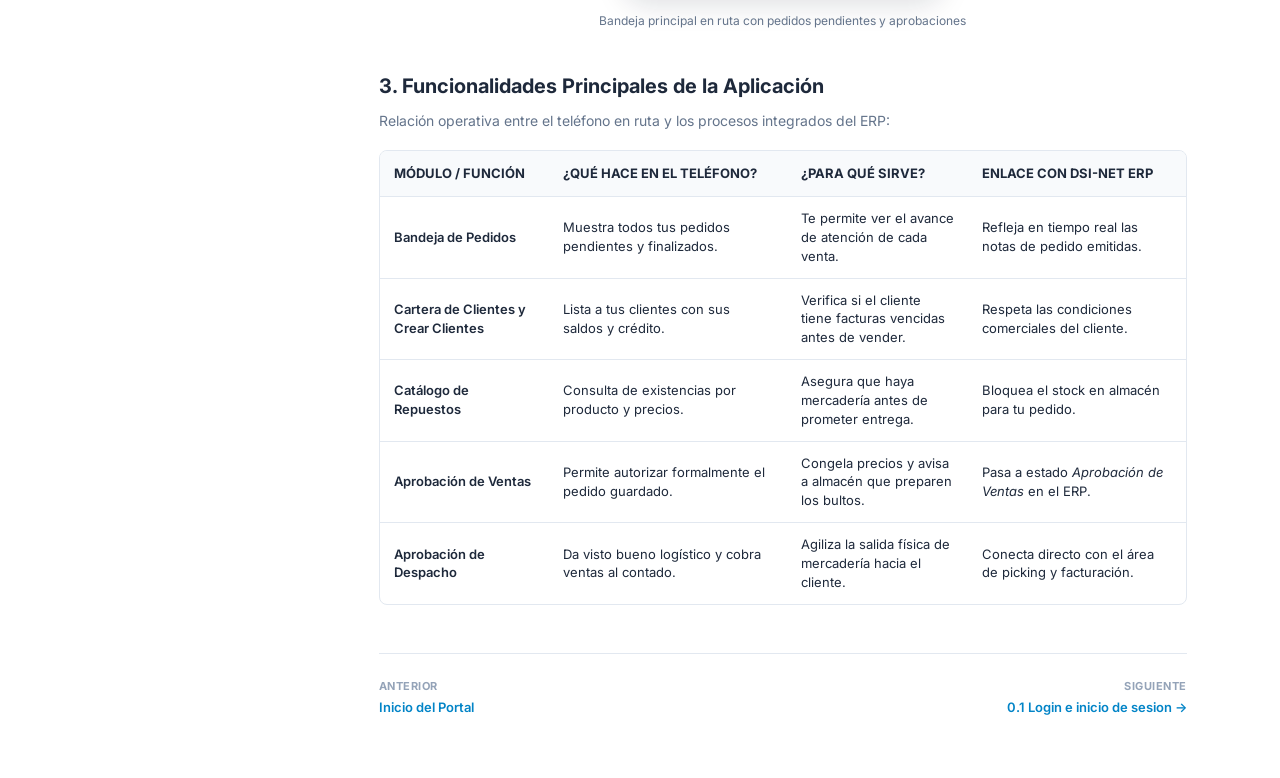
==== commit f7194120: "Se cambio el titulo del 1.3" ====
--- a/index.html
+++ b/index.html
@@ -90,7 +90,7 @@
               <a href="1.2-aprobacion-letras.html">1.2 Aprobación de Despacho y Pago con letras </a>
             </li>
             <li>
-              <a href="1.3-aprobaciones.html">1.3 Registrar Cliente Rápido desde la Nota de Pedido</a>
+              <a href="1.3-aprobaciones.html">1.3 Aprobaciones de la Nota de Pedido</a>
             </li>
             <li>
               <a href="1.4-registrar-cliente.html">1.4 Registrar Cliente Rápido desde la Nota de Pedido</a>
@@ -112,7 +112,7 @@
 
       <!-- Título Principal -->
       <header class="content-header">
-        <h1 class="page-title">¿Qué es DSINET MOBILE? - Visión General y Conceptos</h1>
+        <h1 class="page-title">0.0 ¿Qué es DSINET MOBILE? - Visión General y Conceptos</h1>
         <p class="lead-text">
           DSINET MOBILE es la aplicación móvil oficial diseñada para la fuerza de ventas en ruta. Con esta herramienta puedes consultar clientes asignados, verificar existencias de repuestos en tiempo real y emitir Notas de Pedido de forma rápida y segura desde tu teléfono Android sincronizado con el ERP central DSI-NET.
         </p>
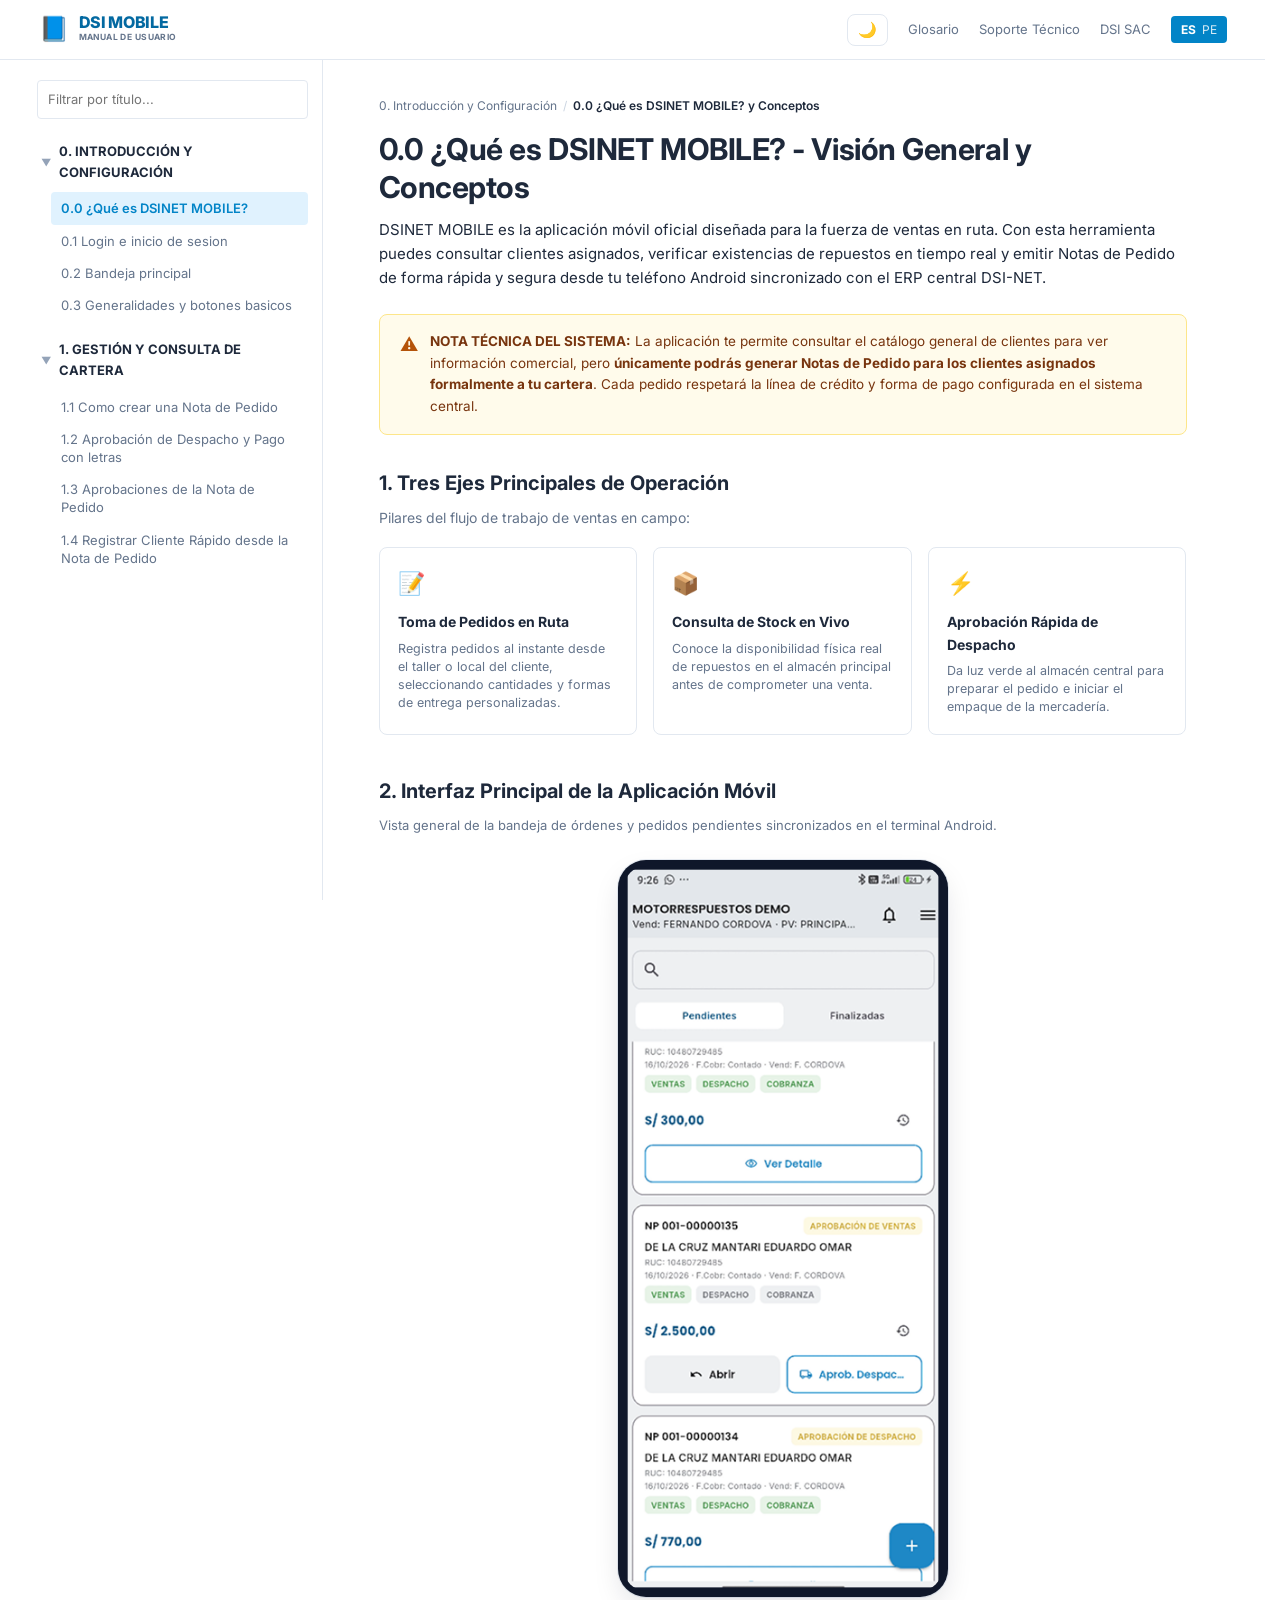
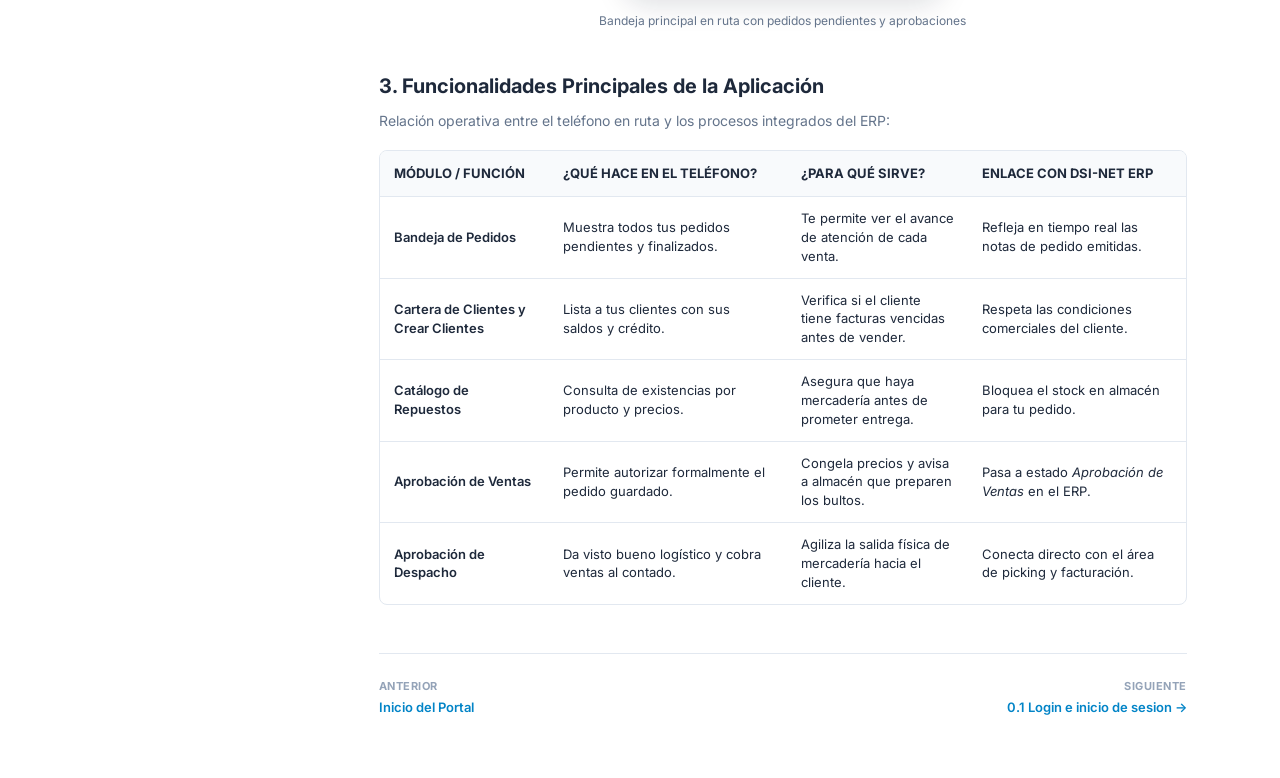
==== commit 1b2426d5: "Se agrego el modo oscuro" ====
--- a/index.html
+++ b/index.html
@@ -10,7 +10,7 @@
 </head>
 <body>
 
- <!-- 1. Header Superior Global -->
+ <!-- 1. Header Superior Global (Sin barra de búsqueda y con botón de Modo Oscuro) -->
   <header class="topbar">
     <div class="topbar-inner">
       
@@ -25,15 +25,14 @@
             <span class="logo-subtitle">MANUAL DE USUARIO</span>
           </div>
         </div>
-
-        <div class="global-search-bar">
-          <span class="search-icon">🔍</span>
-          <input type="text" placeholder="Buscar en la documentación de DSI-NET..." id="globalSearch">
-          <kbd class="shortcut-key">Ctrl+K</kbd>
-        </div>
       </div>
 
       <div class="topbar-right">
+        <!-- BOTÓN MODO OSCURO / CLARO -->
+        <button class="theme-toggle-btn" id="themeToggleBtn" aria-label="Cambiar tema visual" title="Modo Oscuro / Claro">
+          <span class="theme-icon">🌙</span>
+        </button>
+
         <a href="#glosario" class="topbar-link">Glosario</a>
         <a href="#soporte" class="topbar-link">Soporte Técnico</a>
         <a href="#dsisac" class="topbar-link">DSI SAC</a>
--- a/styles.css
+++ b/styles.css
@@ -888,4 +888,125 @@
   .mobile-menu-btn {
     display: none;
   }
+}
+
+/* ==========================================
+   BOTÓN DEL TEMA (MODO OSCURO / CLARO)
+   ========================================== */
+.theme-toggle-btn {
+  background: transparent;
+  border: 1px solid #E2E8F0;
+  border-radius: 8px;
+  padding: 6px 10px;
+  cursor: pointer;
+  display: flex;
+  align-items: center;
+  justify-content: center;
+  font-size: 15px;
+  transition: all 0.2s ease;
+  color: #0F172A;
+}
+
+.theme-toggle-btn:hover {
+  background-color: #F1F5F9;
+  border-color: #CBD5E1;
+}
+
+/* ==========================================
+   PALETA DE COLORES: MODO OSCURO
+   ========================================== */
+body.dark-mode {
+  background-color: #0B0F19;
+  color: #E2E8F0;
+}
+
+/* Cabecera y Barra Lateral */
+body.dark-mode .topbar,
+body.dark-mode .sidebar {
+  background-color: #0F172A;
+  border-color: #1E293B;
+}
+
+body.dark-mode .theme-toggle-btn {
+  border-color: #334155;
+  color: #F8FAFC;
+}
+
+body.dark-mode .theme-toggle-btn:hover {
+  background-color: #1E293B;
+}
+
+body.dark-mode .topbar-link,
+body.dark-mode .logo-title {
+  color: #F8FAFC;
+}
+
+body.dark-mode .sidebar-filter-wrapper input {
+  background-color: #1E293B;
+  border-color: #334155;
+  color: #FFFFFF;
+}
+
+/* Textos y enlaces del Sidebar */
+body.dark-mode .group-toggle,
+body.dark-mode .nav-subitems a {
+  color: #94A3B8;
+}
+
+body.dark-mode .nav-subitems li.active a,
+body.dark-mode .nav-subitems a:hover {
+  color: #38BDF8;
+}
+
+/* Contenido Principal y Tarjetas */
+body.dark-mode .main-content {
+  background-color: #0B0F19;
+}
+
+body.dark-mode .page-title,
+body.dark-mode .section-title,
+body.dark-mode h2,
+body.dark-mode h3 {
+  color: #F8FAFC;
+}
+
+body.dark-mode .lead-text,
+body.dark-mode .section-subtext,
+body.dark-mode p {
+  color: #94A3B8;
+}
+
+body.dark-mode .feature-card {
+  background-color: #0F172A;
+  border-color: #1E293B;
+}
+
+/* Tablas Técnicas */
+body.dark-mode .tech-table {
+  border-color: #1E293B;
+}
+
+body.dark-mode .tech-table th {
+  background-color: #1E293B;
+  color: #F8FAFC;
+}
+
+body.dark-mode .tech-table td {
+  border-color: #1E293B;
+  color: #CBD5E1;
+}
+
+body.dark-mode .tech-table tr:hover {
+  background-color: #131D31;
+}
+
+/* Paginación Inferior */
+body.dark-mode .pagination-footer {
+  border-top-color: #1E293B;
+}
+
+body.dark-mode .nav-prev,
+body.dark-mode .nav-next {
+  background-color: #0F172A;
+  border: 1px solid #1E293B;
 }
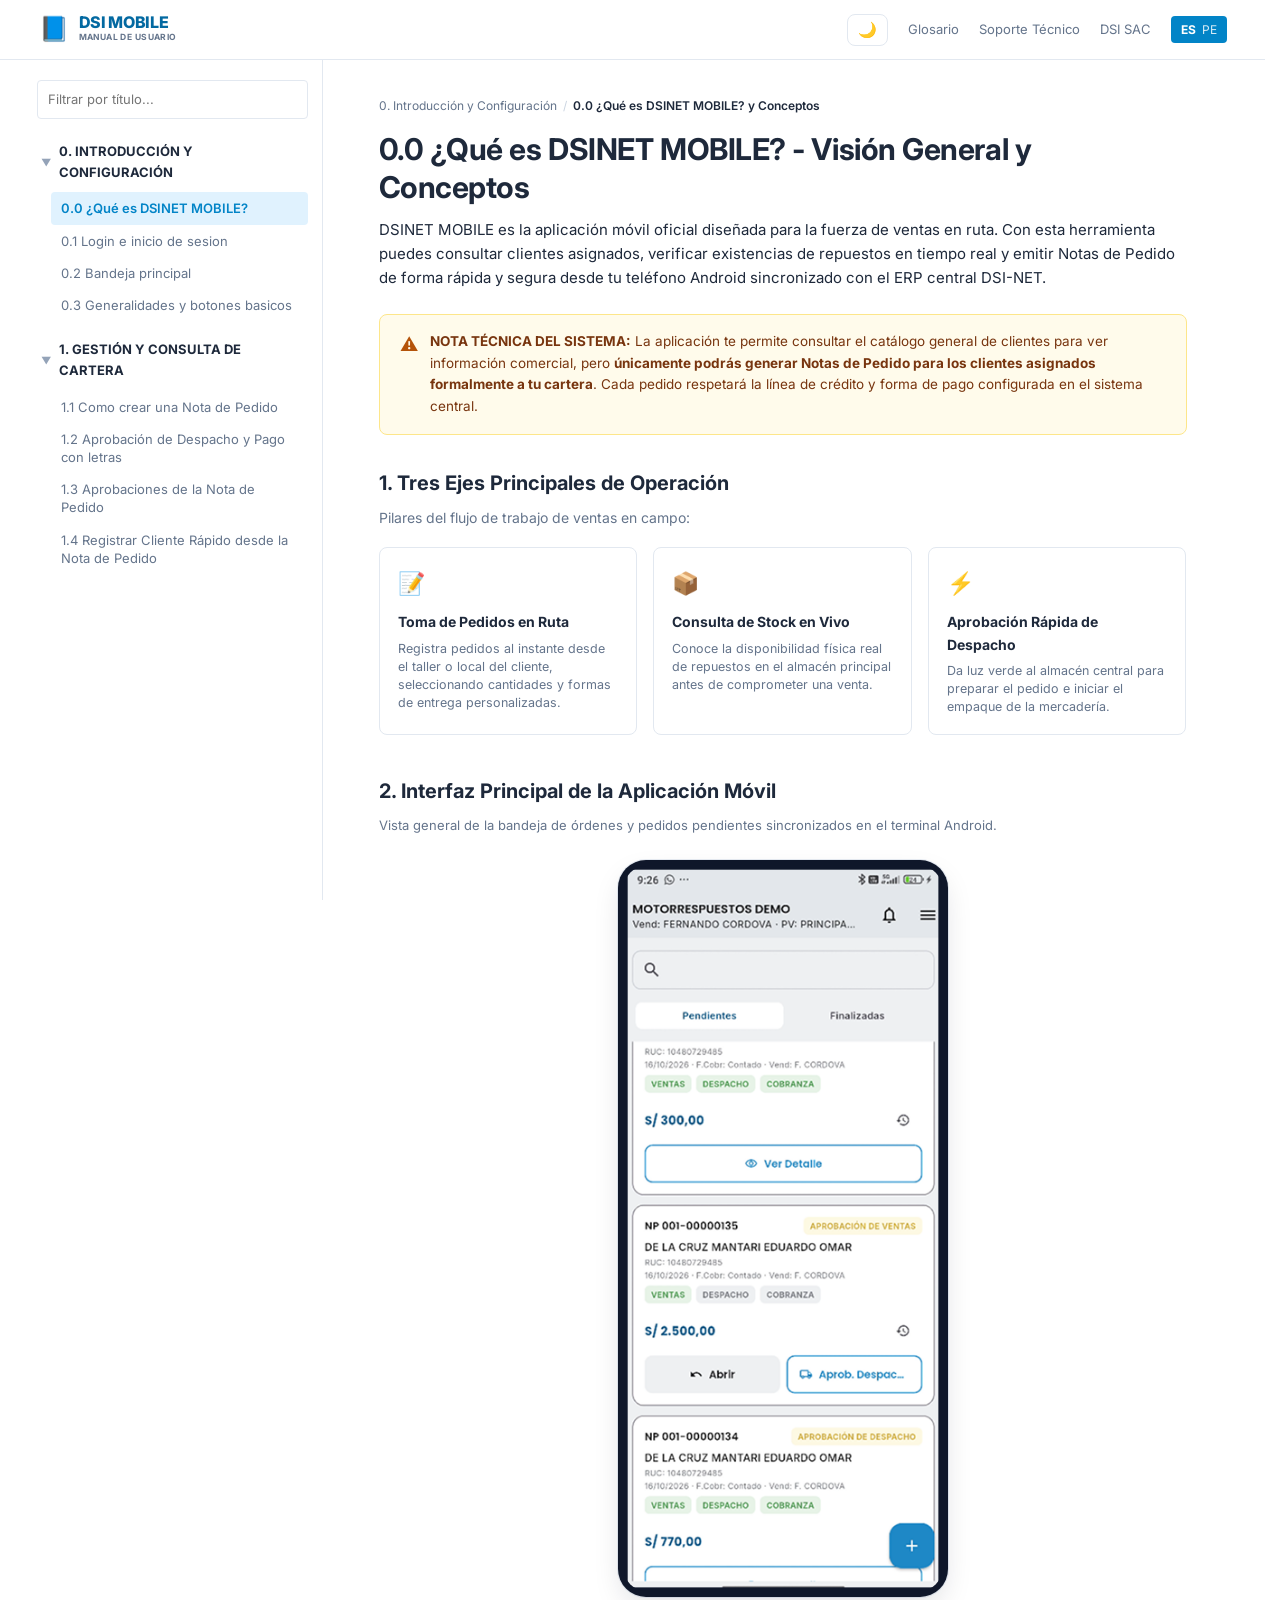
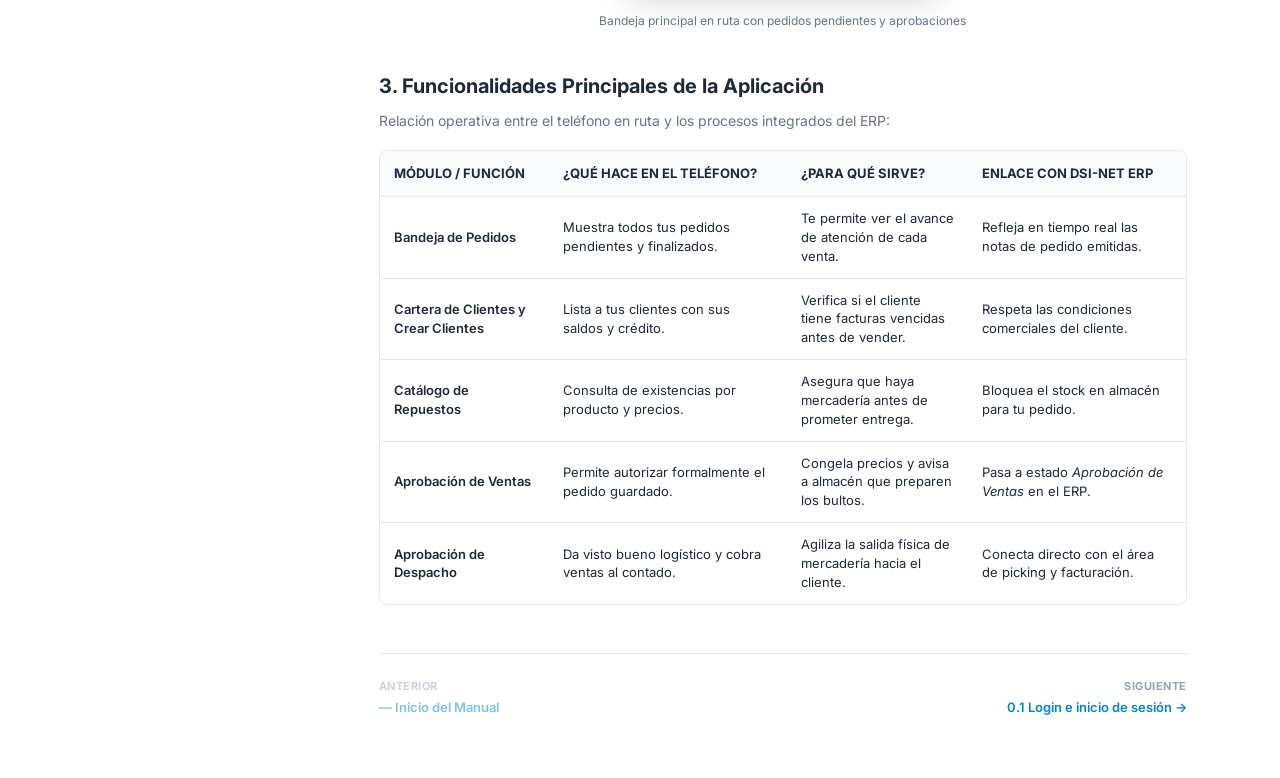
==== commit 8c2ca8bc: "Se arreglo los botones de navegacion" ====
--- a/index.html
+++ b/index.html
@@ -10,12 +10,12 @@
 </head>
 <body>
 
- <!-- 1. Header Superior Global (Sin barra de búsqueda y con botón de Modo Oscuro) -->
+  <!-- 1. Header Superior Global -->
   <header class="topbar">
     <div class="topbar-inner">
       
       <div class="topbar-left">
-        <!-- Botón menú hamburguesa para dispositivos móviles -->
+        <!-- Botón menú hamburguesa para móviles -->
         <button class="mobile-menu-btn" id="mobileMenuBtn" aria-label="Abrir menú de navegación">☰</button>
 
         <div class="logo-box">
@@ -28,11 +28,12 @@
       </div>
 
       <div class="topbar-right">
-        <!-- BOTÓN MODO OSCURO / CLARO -->
+        <!-- BOTÓN MODO OSCURO (SIEMPRE VISIBLE) -->
         <button class="theme-toggle-btn" id="themeToggleBtn" aria-label="Cambiar tema visual" title="Modo Oscuro / Claro">
           <span class="theme-icon">🌙</span>
         </button>
 
+        <!-- Estos enlaces son los únicos que se ocultarán en móvil -->
         <a href="#glosario" class="topbar-link">Glosario</a>
         <a href="#soporte" class="topbar-link">Soporte Técnico</a>
         <a href="#dsisac" class="topbar-link">DSI SAC</a>
@@ -222,14 +223,17 @@
 
       <!-- Paginación Inferior -->
       <footer class="pagination-footer">
-        <div class="nav-prev">
+        <!-- Botón Anterior: Deshabilitado / Sin enlace interactivo -->
+        <div class="nav-prev disabled" style="opacity: 0.5; pointer-events: none; cursor: default;">
           <span class="nav-sub">ANTERIOR</span>
-          <span class="nav-link">Inicio del Portal</span>
-        </div>
-        <div class="nav-next">
+          <span class="nav-link">— Inicio del Manual</span>
+        </div>
+
+        <!-- Botón Siguiente: Con enlace activo a la ruta que deseas -->
+        <a href="0.1-login.html" class="nav-next" style="text-decoration: none;">
           <span class="nav-sub">SIGUIENTE</span>
-          <span class="nav-link">0.1 Login e inicio de sesion →</span>
-        </div>
+          <span class="nav-link">0.1 Login e inicio de sesión →</span>
+        </a>
       </footer>
 
     </main>
--- a/styles.css
+++ b/styles.css
@@ -744,37 +744,108 @@
     overflow-y: auto;
   }
 
-  /* 1. Header adaptativo */
+  /* 1. Header adaptativo: una sola fila horizontal fija */
   .topbar {
-    height: auto;
-    padding: 10px 0;
+    height: 60px !important;
+    padding: 0 !important;
   }
 
   .topbar-inner {
-    flex-direction: column;
-    align-items: stretch;
-    gap: 12px;
-    padding: 0 16px;
-  }
-
+    display: flex !important;
+    flex-direction: row !important;
+    flex-wrap: nowrap !important;
+    align-items: center !important;
+    justify-content: space-between !important;
+    height: 100% !important;
+    padding: 0 12px !important;
+    gap: 8px !important;
+  }
+
+  /* Agrupa en una sola línea: ☰ + Botón Modo Oscuro + Logo */
   .topbar-left {
-    justify-content: space-between;
-    width: 100%;
-  }
-
+    display: flex !important;
+    flex-direction: row !important;
+    align-items: center !important;
+    justify-content: flex-start !important;
+    gap: 8px !important;
+    flex-shrink: 0 !important;
+    width: auto !important;
+  }
+
+  /* Botón hamburguesa visible y accesible */
+  .mobile-menu-btn {
+    display: inline-flex !important;
+    align-items: center;
+    justify-content: center;
+    background: transparent !important;
+    border: none !important;
+    font-size: 24px !important;
+    line-height: 1 !important;
+    color: #0F172A !important;
+    cursor: pointer;
+    padding: 4px !important;
+    margin: 0 !important;
+    min-width: 32px !important;
+    min-height: 32px !important;
+    z-index: 101;
+  }
+
+  body.dark-mode .mobile-menu-btn {
+    color: #F8FAFC !important;
+  }
+
+  /* Botón de Modo Oscuro compacto al lado */
+  .theme-toggle-btn {
+    display: inline-flex !important;
+    align-items: center;
+    justify-content: center;
+    font-size: 15px !important;
+    padding: 4px 8px !important;
+    margin: 0 !important;
+    cursor: pointer;
+    border-radius: 6px;
+    border: 1px solid #CBD5E1;
+    background: transparent;
+  }
+
+  body.dark-mode .theme-toggle-btn {
+    border-color: #334155 !important;
+    color: #F8FAFC !important;
+  }
+
+  /* Logo compacto en móvil */
+  .logo-box {
+    display: flex !important;
+    align-items: center !important;
+    gap: 6px !important;
+    margin-left: 2px !important;
+  }
+
+  .logo-title {
+    font-size: 15px !important;
+  }
+
+  .logo-subtitle {
+    font-size: 8px !important;
+  }
+
+  /* Ocultar barra de búsqueda y enlaces secundarios en celular */
   .global-search-bar {
-    width: 100%;
-  }
-
-  .topbar-right {
-    display: none;
+    display: none !important;
+  }
+
+  .topbar-right .topbar-link,
+  .topbar-right .lang-selector {
+    display: none !important;
   }
 
   /* 2. Fondo oscuro translúcido que aparece cuando se abre el menú */
   .layout-container {
     position: relative;
-    flex-direction: column;
+    flex-direction: column !important;
     min-height: auto;
+    width: 100% !important;
+    max-width: 100% !important;
   }
 
   .layout-container::before {
@@ -799,12 +870,12 @@
   /* 3. Menú lateral: formato cajón (drawer) a media pantalla */
   .sidebar {
     display: flex !important;
-    position: fixed;
+    position: fixed !important;
     top: 60px;
     left: 0;
-    width: 55vw !important;          /* Ocupa aprox. la mitad del ancho */
+    width: 55vw !important;
     min-width: 240px !important;
-    max-width: 280px !important;     /* Evita que se ensanche de más */
+    max-width: 280px !important;
     height: calc(100vh - 60px) !important;
     max-height: none !important;
     background: #FFFFFF !important;
@@ -818,23 +889,13 @@
     transition: transform 0.25s cubic-bezier(0.4, 0, 0.2, 1);
   }
 
-  /* Cuando se activa con el botón ☰ */
+  body.dark-mode .sidebar {
+    background: #0F172A !important;
+    border-right-color: #1E293B !important;
+  }
+
   .sidebar.is-open {
-    transform: translateX(0);
-  }
-
-  /* Botón hamburguesa visible en celulares */
-  .mobile-menu-btn {
-    display: inline-flex;
-    align-items: center;
-    justify-content: center;
-    background: none;
-    border: none;
-    font-size: 22px;
-    color: #0F172A;
-    cursor: pointer;
-    padding: 4px 8px;
-    margin-right: 6px;
+    transform: translateX(0) !important;
   }
 
   /* 4. Contenido principal a pantalla completa */
@@ -842,16 +903,16 @@
     width: 100% !important;
     min-width: 100% !important;
     max-width: 100% !important;
-    padding: 20px 16px 40px;
+    padding: 20px 16px 40px !important;
   }
 
   .page-title {
-    font-size: 22px;
-    line-height: 1.3;
+    font-size: 22px !important;
+    line-height: 1.3 !important;
   }
 
   .lead-text {
-    font-size: 14px;
+    font-size: 14px !important;
   }
 
   /* 5. Grillas pasan a 1 sola columna vertical */
@@ -870,29 +931,31 @@
   .table-container {
     width: 100%;
     margin-bottom: 20px;
+    overflow-x: auto;
+    -webkit-overflow-scrolling: touch;
   }
 
   /* 8. Paginación apilada */
   .pagination-footer {
-    flex-direction: column;
+    flex-direction: column !important;
     gap: 18px;
   }
 
   .nav-next {
-    align-items: flex-start;
+    align-items: flex-start !important;
   }
 }
 
 /* Ocultar botón hamburguesa en computadora */
 @media (min-width: 769px) {
   .mobile-menu-btn {
-    display: none;
-  }
-}
-
-/* ==========================================
+    display: none !important;
+  }
+}
+
+/* ==========================================================================
    BOTÓN DEL TEMA (MODO OSCURO / CLARO)
-   ========================================== */
+   ========================================================================== */
 .theme-toggle-btn {
   background: transparent;
   border: 1px solid #E2E8F0;
@@ -912,101 +975,169 @@
   border-color: #CBD5E1;
 }
 
-/* ==========================================
-   PALETA DE COLORES: MODO OSCURO
-   ========================================== */
+/* ==========================================================================
+   MODO OSCURO GLOBAL COMPLETO (PC Y MÓVIL)
+   ========================================================================== */
+
+/* 1. Fondo general y textos base */
 body.dark-mode {
-  background-color: #0B0F19;
-  color: #E2E8F0;
-}
-
-/* Cabecera y Barra Lateral */
-body.dark-mode .topbar,
+  background-color: #0B0F19 !important;
+  color: #E2E8F0 !important;
+}
+
+/* 2. Cabecera (Topbar) */
+body.dark-mode .topbar {
+  background-color: #0F172A !important;
+  border-bottom-color: #1E293B !important;
+}
+
+body.dark-mode .logo-title {
+  color: #38BDF8 !important;
+}
+
+body.dark-mode .topbar-link {
+  color: #94A3B8 !important;
+}
+
+body.dark-mode .topbar-link:hover {
+  color: #38BDF8 !important;
+}
+
+body.dark-mode .theme-toggle-btn {
+  border-color: #334155 !important;
+  color: #F8FAFC !important;
+}
+
+body.dark-mode .theme-toggle-btn:hover {
+  background-color: #1E293B !important;
+}
+
+body.dark-mode .mobile-menu-btn {
+  color: #F8FAFC !important;
+}
+
+/* 3. Menú Lateral (Sidebar) tanto en Desktop como en Celulares */
 body.dark-mode .sidebar {
-  background-color: #0F172A;
-  border-color: #1E293B;
-}
-
-body.dark-mode .theme-toggle-btn {
-  border-color: #334155;
-  color: #F8FAFC;
-}
-
-body.dark-mode .theme-toggle-btn:hover {
-  background-color: #1E293B;
-}
-
-body.dark-mode .topbar-link,
-body.dark-mode .logo-title {
-  color: #F8FAFC;
-}
-
-body.dark-mode .sidebar-filter-wrapper input {
-  background-color: #1E293B;
-  border-color: #334155;
-  color: #FFFFFF;
-}
-
-/* Textos y enlaces del Sidebar */
-body.dark-mode .group-toggle,
-body.dark-mode .nav-subitems a {
-  color: #94A3B8;
+  background-color: #0F172A !important;
+  border-right-color: #1E293B !important;
+  box-shadow: 4px 0 24px rgba(0, 0, 0, 0.6) !important;
+}
+
+body.dark-mode .sidebar-filter-wrapper input,
+body.dark-mode .sidebar__filter input {
+  background-color: #1E293B !important;
+  border-color: #334155 !important;
+  color: #F8FAFC !important;
+}
+
+body.dark-mode .sidebar-filter-wrapper input::placeholder,
+body.dark-mode .sidebar__filter input::placeholder {
+  color: #64748B !important;
+}
+
+body.dark-mode .group-toggle {
+  color: #F8FAFC !important;
+}
+
+body.dark-mode .group-toggle .arrow {
+  color: #64748B !important;
+}
+
+body.dark-mode .nav-subitems a,
+body.dark-mode .toc__link {
+  color: #94A3B8 !important;
+}
+
+body.dark-mode .nav-subitems a:hover,
+body.dark-mode .toc__link:hover {
+  color: #F8FAFC !important;
+  background-color: #1E293B !important;
 }
 
 body.dark-mode .nav-subitems li.active a,
-body.dark-mode .nav-subitems a:hover {
-  color: #38BDF8;
-}
-
-/* Contenido Principal y Tarjetas */
+body.dark-mode .toc__link--active {
+  color: #38BDF8 !important;
+  background-color: rgba(56, 189, 248, 0.12) !important;
+}
+
+/* 4. Área de Contenido Principal */
+body.dark-mode .content,
 body.dark-mode .main-content {
-  background-color: #0B0F19;
+  background-color: #0B0F19 !important;
+}
+
+body.dark-mode .breadcrumbs,
+body.dark-mode .breadcrumbs a {
+  color: #64748B !important;
+}
+
+body.dark-mode .breadcrumbs .current {
+  color: #38BDF8 !important;
 }
 
 body.dark-mode .page-title,
+body.dark-mode .content__title,
 body.dark-mode .section-title,
 body.dark-mode h2,
 body.dark-mode h3 {
-  color: #F8FAFC;
+  color: #F8FAFC !important;
+  border-bottom-color: #1E293B !important;
 }
 
 body.dark-mode .lead-text,
+body.dark-mode .content__lead,
 body.dark-mode .section-subtext,
+body.dark-mode .section-text,
 body.dark-mode p {
-  color: #94A3B8;
-}
-
+  color: #94A3B8 !important;
+}
+
+/* 5. Tarjetas (Cards Grid) */
 body.dark-mode .feature-card {
-  background-color: #0F172A;
-  border-color: #1E293B;
-}
-
-/* Tablas Técnicas */
-body.dark-mode .tech-table {
-  border-color: #1E293B;
-}
-
-body.dark-mode .tech-table th {
-  background-color: #1E293B;
-  color: #F8FAFC;
-}
-
-body.dark-mode .tech-table td {
-  border-color: #1E293B;
-  color: #CBD5E1;
-}
-
-body.dark-mode .tech-table tr:hover {
-  background-color: #131D31;
-}
-
-/* Paginación Inferior */
-body.dark-mode .pagination-footer {
-  border-top-color: #1E293B;
+  background-color: #0F172A !important;
+  border-color: #1E293B !important;
+}
+
+body.dark-mode .feature-card h3 {
+  color: #F8FAFC !important;
+}
+
+/* 6. Tablas Técnicas */
+body.dark-mode .table-container,
+body.dark-mode .table-wrap,
+body.dark-mode .tech-table,
+body.dark-mode .data-table {
+  border-color: #1E293B !important;
+}
+
+body.dark-mode .tech-table th,
+body.dark-mode .data-table th {
+  background-color: #1E293B !important;
+  color: #F8FAFC !important;
+  border-bottom-color: #334155 !important;
+}
+
+body.dark-mode .tech-table td,
+body.dark-mode .data-table td {
+  border-bottom-color: #1E293B !important;
+  color: #CBD5E1 !important;
+}
+
+body.dark-mode .tech-table tr:hover,
+body.dark-mode .data-table tr:hover {
+  background-color: #131D31 !important;
+}
+
+/* 7. Paginación Inferior */
+body.dark-mode .pagination-footer,
+body.dark-mode .page-nav,
+body.dark-mode .pagination-nav {
+  border-top-color: #1E293B !important;
 }
 
 body.dark-mode .nav-prev,
-body.dark-mode .nav-next {
-  background-color: #0F172A;
-  border: 1px solid #1E293B;
+body.dark-mode .nav-next,
+body.dark-mode .pagination-card {
+  background-color: #0F172A !important;
+  border-color: #1E293B !important;
 }
